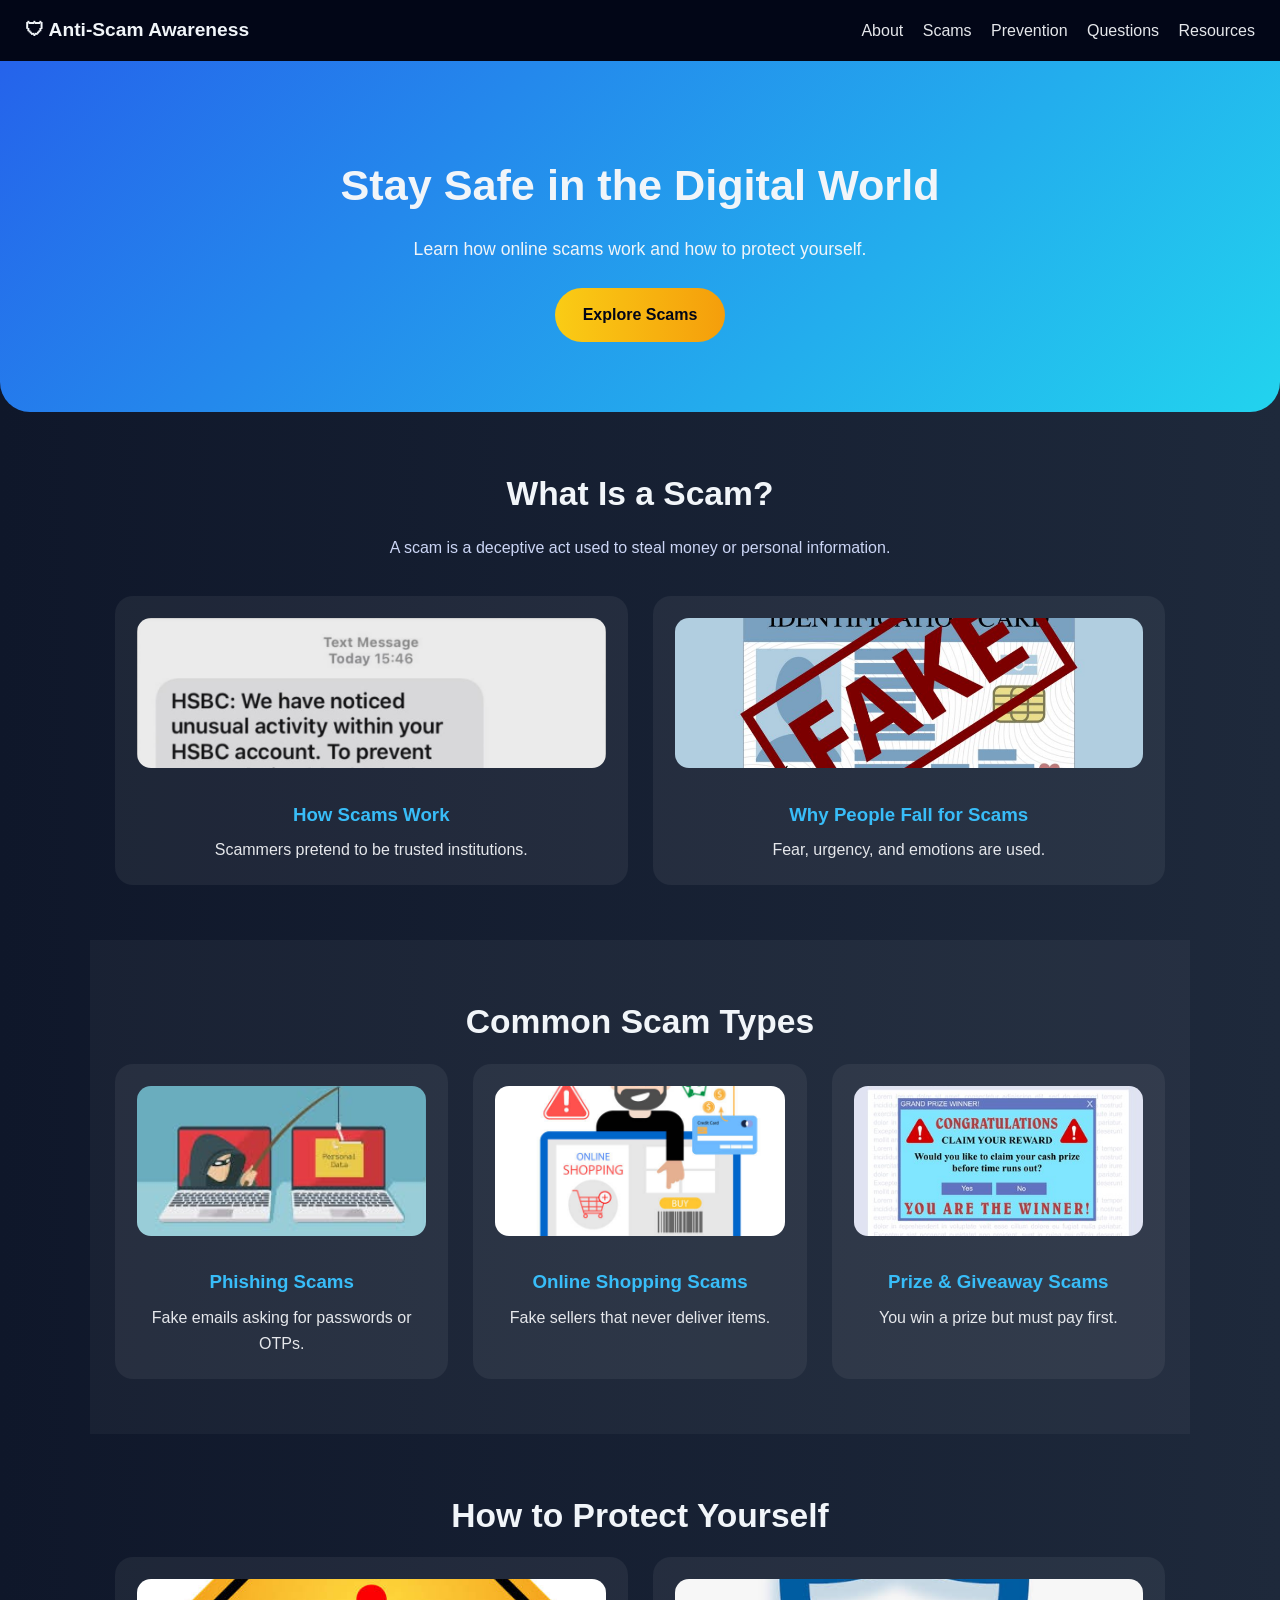
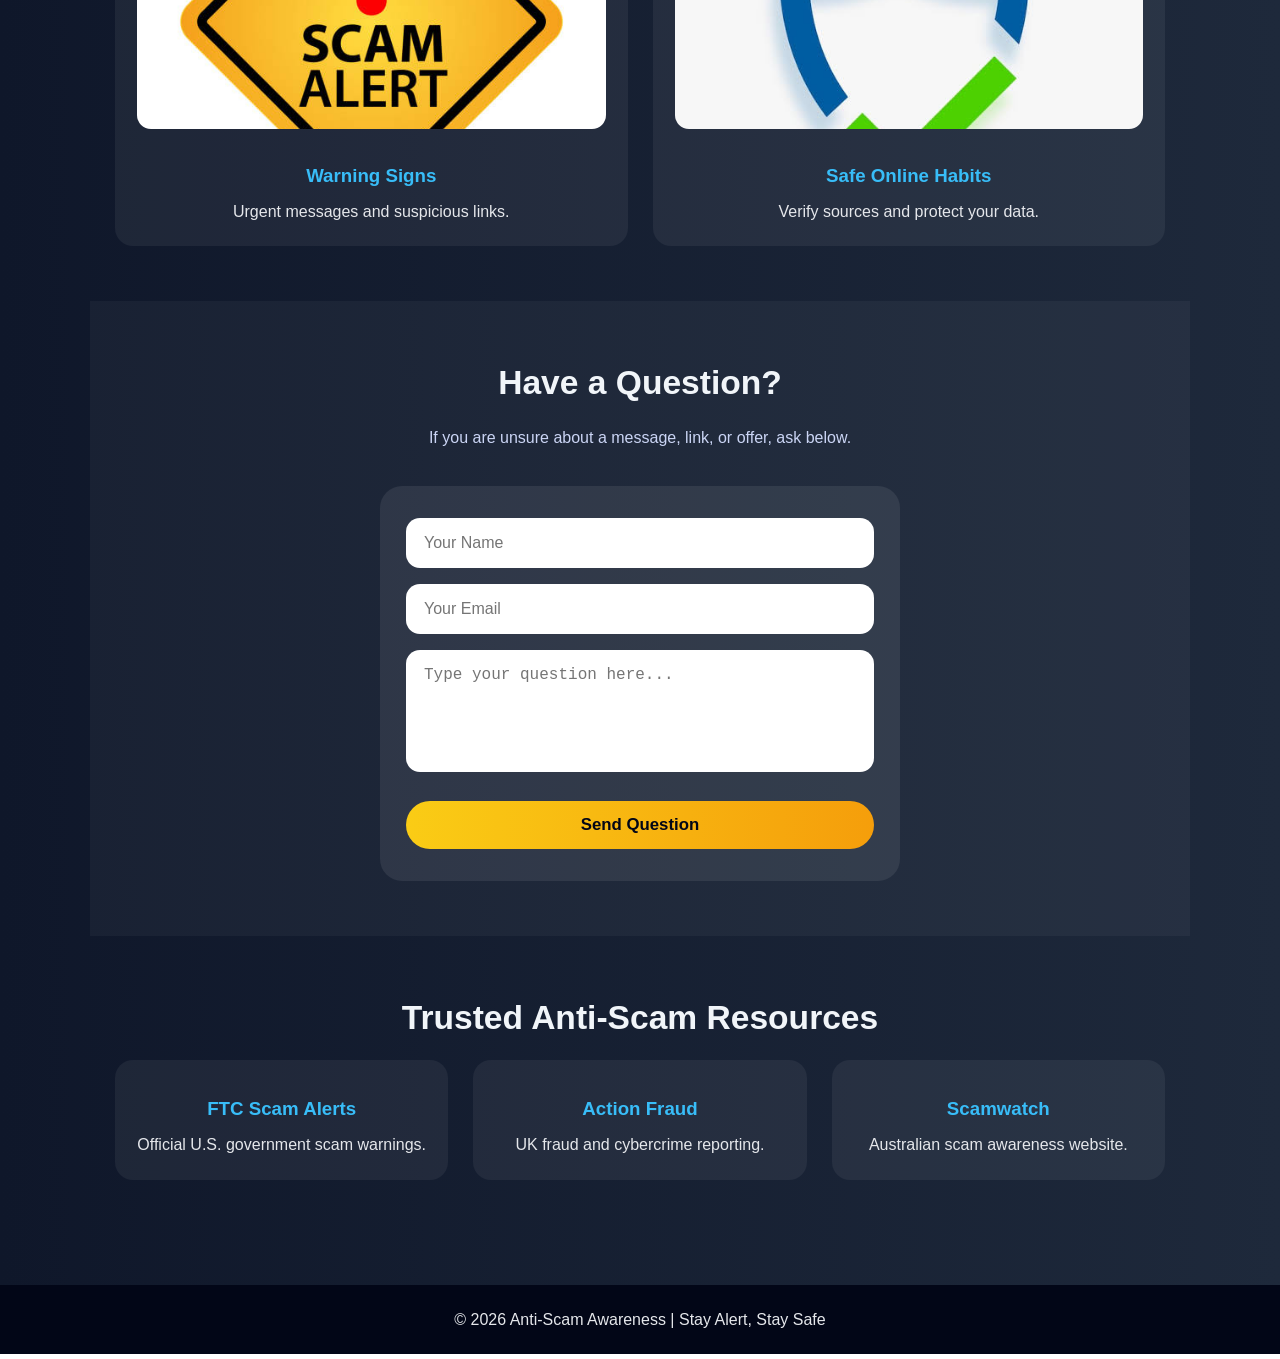
==== index.html @ 6881d9c2 "Update index.html" ====
<!DOCTYPE html>
<html lang="en">
<head>
    <meta charset="UTF-8">
    <meta name="viewport" content="width=device-width, initial-scale=1.0">
    <title>Anti Scam Awareness</title>
    <link rel="stylesheet" href="style.css">
</head>
<body>

<div id="progressBar"></div>

<header class="navbar">
    <div class="logo">🛡 Anti-Scam Awareness</div>
    <nav>
        <a href="#about">About</a>
        <a href="#types">Scams</a>
        <a href="#prevention">Prevention</a>
        <a href="#questions">Questions</a>
        <a href="#resources">Resources</a>
    </nav>
</header>

<section class="hero">
    <h1>Stay Safe in the Digital World</h1>
    <p>Learn how online scams work and how to protect yourself.</p>
    <a href="#types" class="btn">Explore Scams</a>
</section>

<section id="about" class="content-section">
    <h2>What Is a Scam?</h2>
    <p class="section-desc">
        A scam is a deceptive act used to steal money or personal information.
    </p>

    <div class="grid">
        <a href="https://en.wikipedia.org/wiki/Scam" target="_blank" class="card link-card">
            <img src="scamaw.png" class="card-img">
            <h3>How Scams Work</h3>
            <p>Scammers pretend to be trusted institutions.</p>
        </a>

        <a href="https://en.wikipedia.org/wiki/Social_engineering_(security)" target="_blank" class="card link-card">
            <img src="fakeid.jpeg" class="card-img">
            <h3>Why People Fall for Scams</h3>
            <p>Fear, urgency, and emotions are used.</p>
        </a>
    </div>
</section>

<section id="types" class="content-section alt">
    <h2>Common Scam Types</h2>

    <div class="grid">
        <a href="https://en.wikipedia.org/wiki/Phishing" target="_blank" class="card link-card">
            <img src="fish.png" class="card-img">
            <h3>Phishing Scams</h3>
            <p>Fake emails asking for passwords or OTPs.</p>
        </a>

        <a href="https://en.wikipedia.org/wiki/Online_shopping#Fraud" target="_blank" class="card link-card">
            <img src="shop.jpeg" class="card-img">
            <h3>Online Shopping Scams</h3>
            <p>Fake sellers that never deliver items.</p>
        </a>

        <a href="https://en.wikipedia.org/wiki/Lottery_scam" target="_blank" class="card link-card">
            <img src="give.jpeg" class="card-img">
            <h3>Prize & Giveaway Scams</h3>
            <p>You win a prize but must pay first.</p>
        </a>
    </div>
</section>

<section id="prevention" class="content-section">
    <h2>How to Protect Yourself</h2>

    <div class="grid">
        <a href="https://www.consumer.ftc.gov/articles/how-recognize-and-avoid-phishing-scams" target="_blank" class="card link-card">
            <img src="bew.jpg" class="card-img">
            <h3>Warning Signs</h3>
            <p>Urgent messages and suspicious links.</p>
        </a>

        <a href="https://en.wikipedia.org/wiki/Internet_safety" target="_blank" class="card link-card">
            <img src="sa.jpeg" class="card-img">
            <h3>Safe Online Habits</h3>
            <p>Verify sources and protect your data.</p>
        </a>
    </div>
</section>

<section id="questions" class="content-section alt">
    <h2>Have a Question?</h2>
    <p class="section-desc">
        If you are unsure about a message, link, or offer, ask below.
    </p>

    <form class="card question-card" action="https://formspree.io/f/mnjjqywz" method="POST">
        <input type="text" name="name" placeholder="Your Name" required>
        <input type="email" name="email" placeholder="Your Email" required>
        <textarea name="message" rows="5" placeholder="Type your question here..." required></textarea>
        <button type="submit" class="btn">Send Question</button>
    </form>
</section>

<section id="resources" class="content-section">
    <h2>Trusted Anti-Scam Resources</h2>

    <div class="grid">
        <a href="https://www.consumer.ftc.gov/scams" target="_blank" class="card link-card">
            <h3>FTC Scam Alerts</h3>
            <p>Official U.S. government scam warnings.</p>
        </a>

        <a href="https://www.actionfraud.police.uk" target="_blank" class="card link-card">
            <h3>Action Fraud</h3>
            <p>UK fraud and cybercrime reporting.</p>
        </a>

        <a href="https://www.scamwatch.gov.au" target="_blank" class="card link-card">
            <h3>Scamwatch</h3>
            <p>Australian scam awareness website.</p>
        </a>
    </div>
</section>

<footer>
    <p>© 2026 Anti-Scam Awareness | Stay Alert, Stay Safe</p>
</footer>

<script src="script.js"></script>
</body>
</html>
---- style.css ----
* {
    box-sizing: border-box;
    margin: 0;
    padding: 0;
}

body {
    font-family: 'Segoe UI', Tahoma, Geneva, Verdana, sans-serif;
    background: linear-gradient(to right, #0f172a, #1e293b);
    color: #f1f5f9;
    line-height: 1.6;
}

#progressBar {
    position: fixed;
    top: 0;
    left: 0;
    height: 4px;
    background: #38bdf8;
    width: 0%;
    z-index: 2000;
}

.navbar {
    background: #020617;
    display: flex;
    justify-content: space-between;
    align-items: center;
    padding: 15px 25px;
    position: sticky;
    top: 0;
    z-index: 1000;
}

.logo {
    font-size: 1.2rem;
    font-weight: bold;
}

.navbar a {
    color: #e5e7eb;
    text-decoration: none;
    margin-left: 15px;
    font-weight: 500;
}

.navbar a:hover {
    color: #38bdf8;
}

.hero {
    background: linear-gradient(135deg, #2563eb, #22d3ee);
    text-align: center;
    padding: 90px 20px 70px;
    border-radius: 0 0 30px 30px;
}

.hero h1 {
    font-size: 2.7rem;
    margin-bottom: 15px;
}

.hero p {
    max-width: 650px;
    margin: 0 auto 25px;
    font-size: 1.1rem;
}

.btn {
    display: inline-block;
    padding: 14px 28px;
    border-radius: 50px;
    background: linear-gradient(90deg, #facc15, #f59e0b);
    color: #020617;
    font-weight: bold;
    text-decoration: none;
    border: none;
    cursor: pointer;
    transition: transform 0.3s ease;
}

.btn:hover {
    transform: scale(1.06);
}

.content-section {
    max-width: 1100px;
    margin: auto;
    padding: 55px 25px;
}

.content-section.alt {
    background: rgba(255,255,255,0.04);
}

.content-section h2 {
    text-align: center;
    font-size: 2.1rem;
    margin-bottom: 15px;
}

.section-desc {
    text-align: center;
    max-width: 700px;
    margin: 0 auto 35px;
    color: #cbd5f5;
}

.grid {
    display: grid;
    grid-template-columns: repeat(auto-fit, minmax(250px, 1fr));
    gap: 25px;
}

.card {
    background: rgba(255,255,255,0.06);
    border-radius: 18px;
    padding: 22px;
    text-align: center;
    transition: all 0.3s ease;
}

.card:hover {
    transform: translateY(-8px);
    box-shadow: 0 18px 40px rgba(0,0,0,0.4);
}

.card h3 {
    margin: 12px 0 8px;
    color: #38bdf8;
}

.card p,
.card ul {
    color: #e5e7eb;
}

.card ul {
    padding-left: 18px;
    text-align: left;
}

.card-img {
    width: 100%;
    height: 150px;
    object-fit: cover;
    border-radius: 14px;
    margin-bottom: 12px;
    transition: transform 0.3s ease;
}

.card:hover .card-img {
    transform: scale(1.05);
}

.link-card {
    text-decoration: none;
    color: inherit;
}

.question-card {
    max-width: 520px;
    margin: 0 auto;
    padding: 32px 26px;
    border-radius: 22px;
    background: rgba(255,255,255,0.08);
    transition: all 0.3s ease;
}

.question-card:hover {
    transform: translateY(-6px);
    box-shadow: 0 22px 45px rgba(56,189,248,0.3);
}

.question-card input,
.question-card textarea {
    width: 100%;
    padding: 14px 16px;
    margin-bottom: 16px;
    border-radius: 14px;
    border: 2px solid transparent;
    font-size: 1rem;
    outline: none;
    transition: all 0.3s ease;
}

.question-card input:focus,
.question-card textarea:focus {
    border-color: #38bdf8;
    box-shadow: 0 0 0 4px rgba(56,189,248,0.35);
}

.question-card textarea {
    resize: none;
}

.question-card .btn {
    width: 100%;
    margin-top: 6px;
    font-size: 1.05rem;
}

footer {
    background: #020617;
    text-align: center;
    padding: 22px;
    margin-top: 50px;
    color: #e5e7eb;
}

@media (max-width: 768px) {
    .hero h1 {
        font-size: 2.2rem;
    }

    .card-img {
        height: 140px;
    }
}

@media (max-width: 480px) {
    .navbar {
        flex-direction: column;
        align-items: flex-start;
    }

    .navbar a {
        margin: 10px 0 0;
    }

    .hero h1 {
        font-size: 2rem;
    }

    .content-section {
        padding: 45px 18px;
    }

    .card-img {
        height: 130px;
    }
}
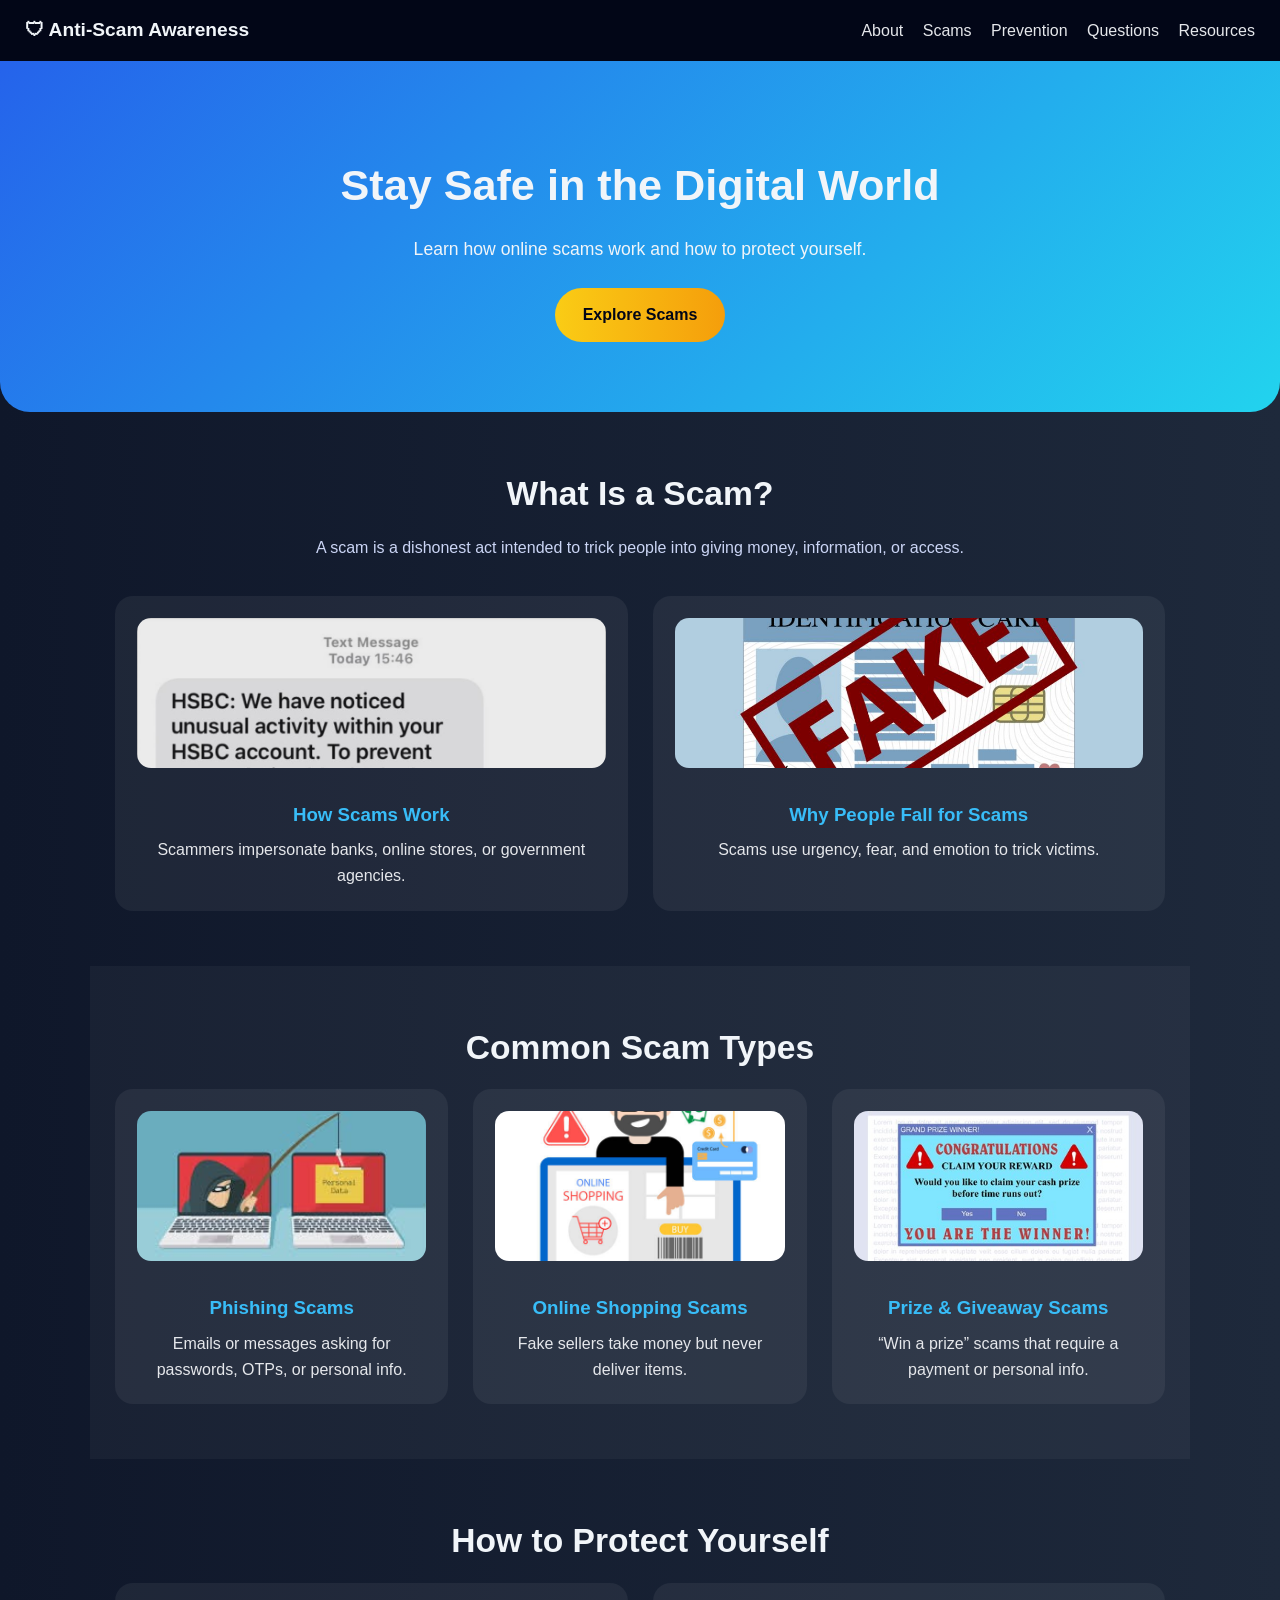
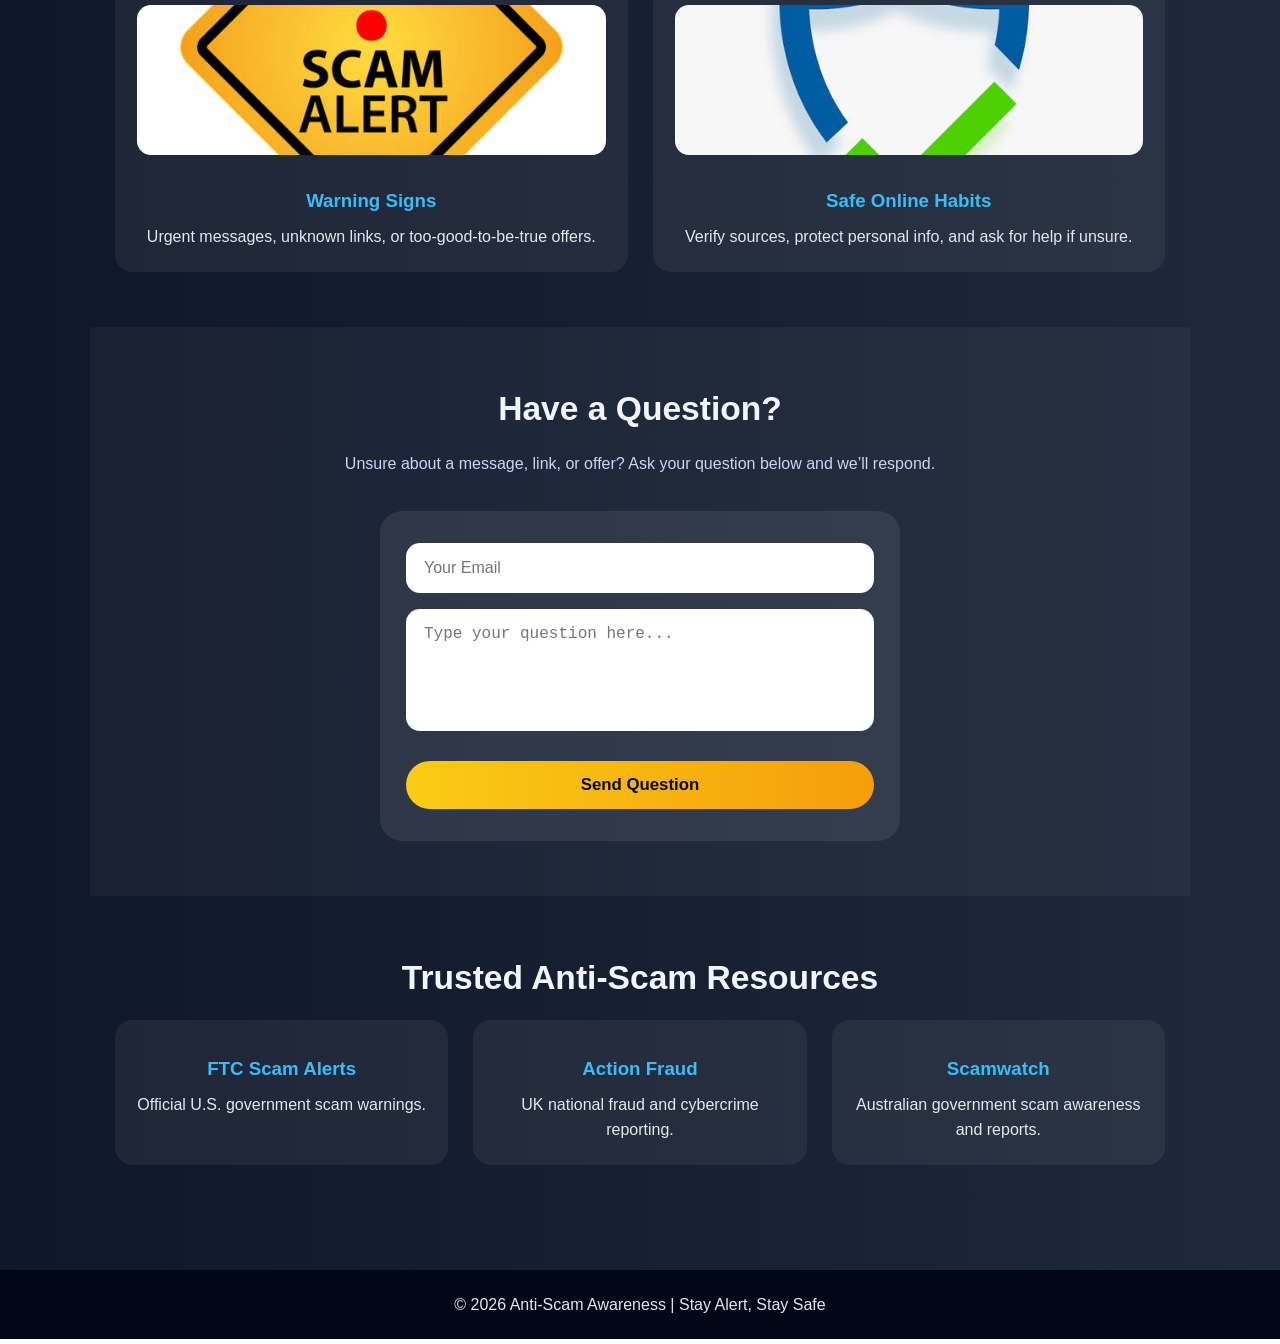
==== commit 1c63ecbe: "Update index.html" ====
--- a/index.html
+++ b/index.html
@@ -30,20 +30,20 @@
 <section id="about" class="content-section">
     <h2>What Is a Scam?</h2>
     <p class="section-desc">
-        A scam is a deceptive act used to steal money or personal information.
+        A scam is a dishonest act intended to trick people into giving money, information, or access.
     </p>
 
     <div class="grid">
-        <a href="https://en.wikipedia.org/wiki/Scam" target="_blank" class="card link-card">
+        <a href="https://www.consumer.ftc.gov/articles/how-avoid-scams" target="_blank" class="card link-card">
             <img src="scamaw.png" class="card-img">
             <h3>How Scams Work</h3>
-            <p>Scammers pretend to be trusted institutions.</p>
+            <p>Scammers impersonate banks, online stores, or government agencies.</p>
         </a>
 
-        <a href="https://en.wikipedia.org/wiki/Social_engineering_(security)" target="_blank" class="card link-card">
+        <a href="https://www.fbi.gov/how-we-can-help-you/scams-and-safety/common-scams-and-crimes" target="_blank" class="card link-card">
             <img src="fakeid.jpeg" class="card-img">
             <h3>Why People Fall for Scams</h3>
-            <p>Fear, urgency, and emotions are used.</p>
+            <p>Scams use urgency, fear, and emotion to trick victims.</p>
         </a>
     </div>
 </section>
@@ -52,22 +52,22 @@
     <h2>Common Scam Types</h2>
 
     <div class="grid">
-        <a href="https://en.wikipedia.org/wiki/Phishing" target="_blank" class="card link-card">
+        <a href="https://www.consumer.ftc.gov/articles/how-recognize-and-avoid-phishing-scams" target="_blank" class="card link-card">
             <img src="fish.png" class="card-img">
             <h3>Phishing Scams</h3>
-            <p>Fake emails asking for passwords or OTPs.</p>
+            <p>Emails or messages asking for passwords, OTPs, or personal info.</p>
         </a>
 
-        <a href="https://en.wikipedia.org/wiki/Online_shopping#Fraud" target="_blank" class="card link-card">
+        <a href="https://www.consumer.ftc.gov/articles/online-shopping-scams" target="_blank" class="card link-card">
             <img src="shop.jpeg" class="card-img">
             <h3>Online Shopping Scams</h3>
-            <p>Fake sellers that never deliver items.</p>
+            <p>Fake sellers take money but never deliver items.</p>
         </a>
 
-        <a href="https://en.wikipedia.org/wiki/Lottery_scam" target="_blank" class="card link-card">
+        <a href="https://www.consumer.ftc.gov/articles/prize-lottery-sweepstakes-scams" target="_blank" class="card link-card">
             <img src="give.jpeg" class="card-img">
             <h3>Prize & Giveaway Scams</h3>
-            <p>You win a prize but must pay first.</p>
+            <p>“Win a prize” scams that require a payment or personal info.</p>
         </a>
     </div>
 </section>
@@ -79,13 +79,13 @@
         <a href="https://www.consumer.ftc.gov/articles/how-recognize-and-avoid-phishing-scams" target="_blank" class="card link-card">
             <img src="bew.jpg" class="card-img">
             <h3>Warning Signs</h3>
-            <p>Urgent messages and suspicious links.</p>
+            <p>Urgent messages, unknown links, or too-good-to-be-true offers.</p>
         </a>
 
-        <a href="https://en.wikipedia.org/wiki/Internet_safety" target="_blank" class="card link-card">
+        <a href="https://www.ncsc.gov.uk/collection/top-tips-for-staying-secure-online" target="_blank" class="card link-card">
             <img src="sa.jpeg" class="card-img">
             <h3>Safe Online Habits</h3>
-            <p>Verify sources and protect your data.</p>
+            <p>Verify sources, protect personal info, and ask for help if unsure.</p>
         </a>
     </div>
 </section>
@@ -93,11 +93,10 @@
 <section id="questions" class="content-section alt">
     <h2>Have a Question?</h2>
     <p class="section-desc">
-        If you are unsure about a message, link, or offer, ask below.
+        Unsure about a message, link, or offer? Ask your question below and we’ll respond.
     </p>
 
     <form class="card question-card" action="https://formspree.io/f/mnjjqywz" method="POST">
-        <input type="text" name="name" placeholder="Your Name" required>
         <input type="email" name="email" placeholder="Your Email" required>
         <textarea name="message" rows="5" placeholder="Type your question here..." required></textarea>
         <button type="submit" class="btn">Send Question</button>
@@ -115,12 +114,12 @@
 
         <a href="https://www.actionfraud.police.uk" target="_blank" class="card link-card">
             <h3>Action Fraud</h3>
-            <p>UK fraud and cybercrime reporting.</p>
+            <p>UK national fraud and cybercrime reporting.</p>
         </a>
 
         <a href="https://www.scamwatch.gov.au" target="_blank" class="card link-card">
             <h3>Scamwatch</h3>
-            <p>Australian scam awareness website.</p>
+            <p>Australian government scam awareness and reports.</p>
         </a>
     </div>
 </section>
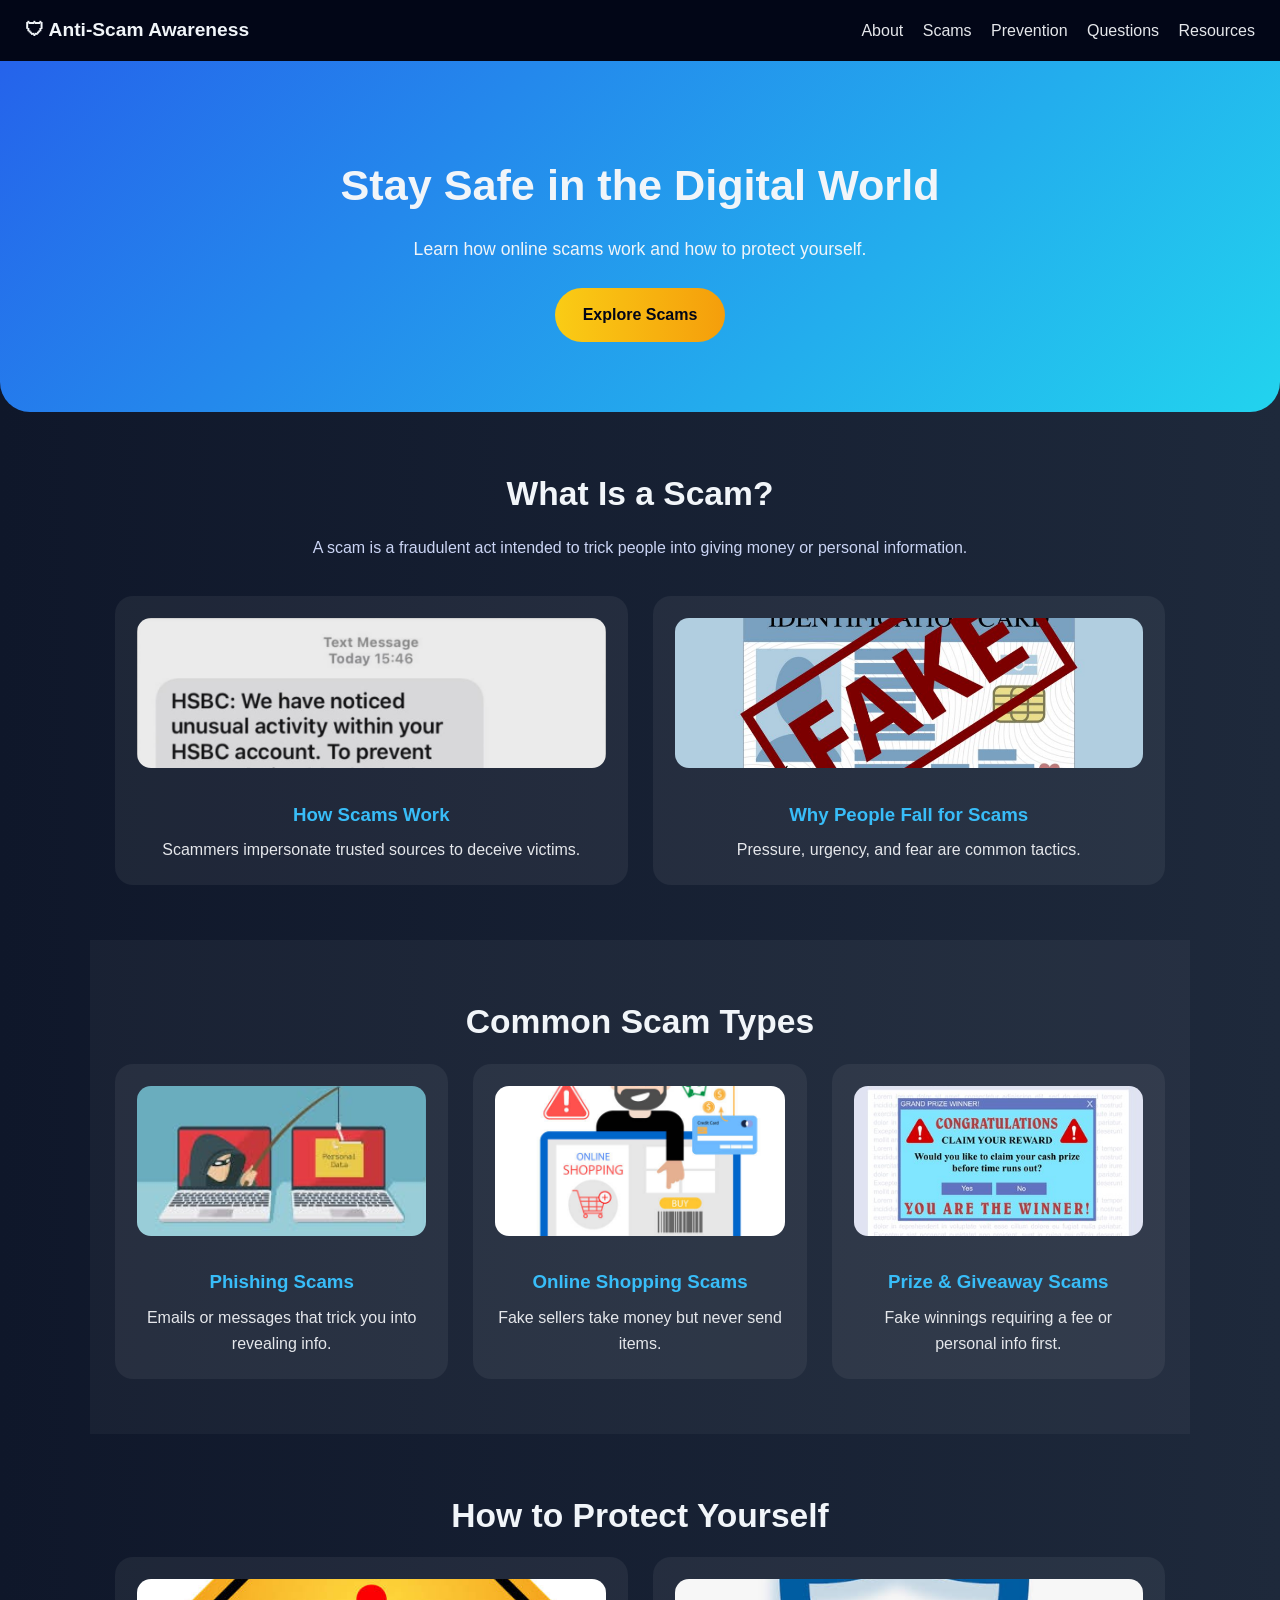
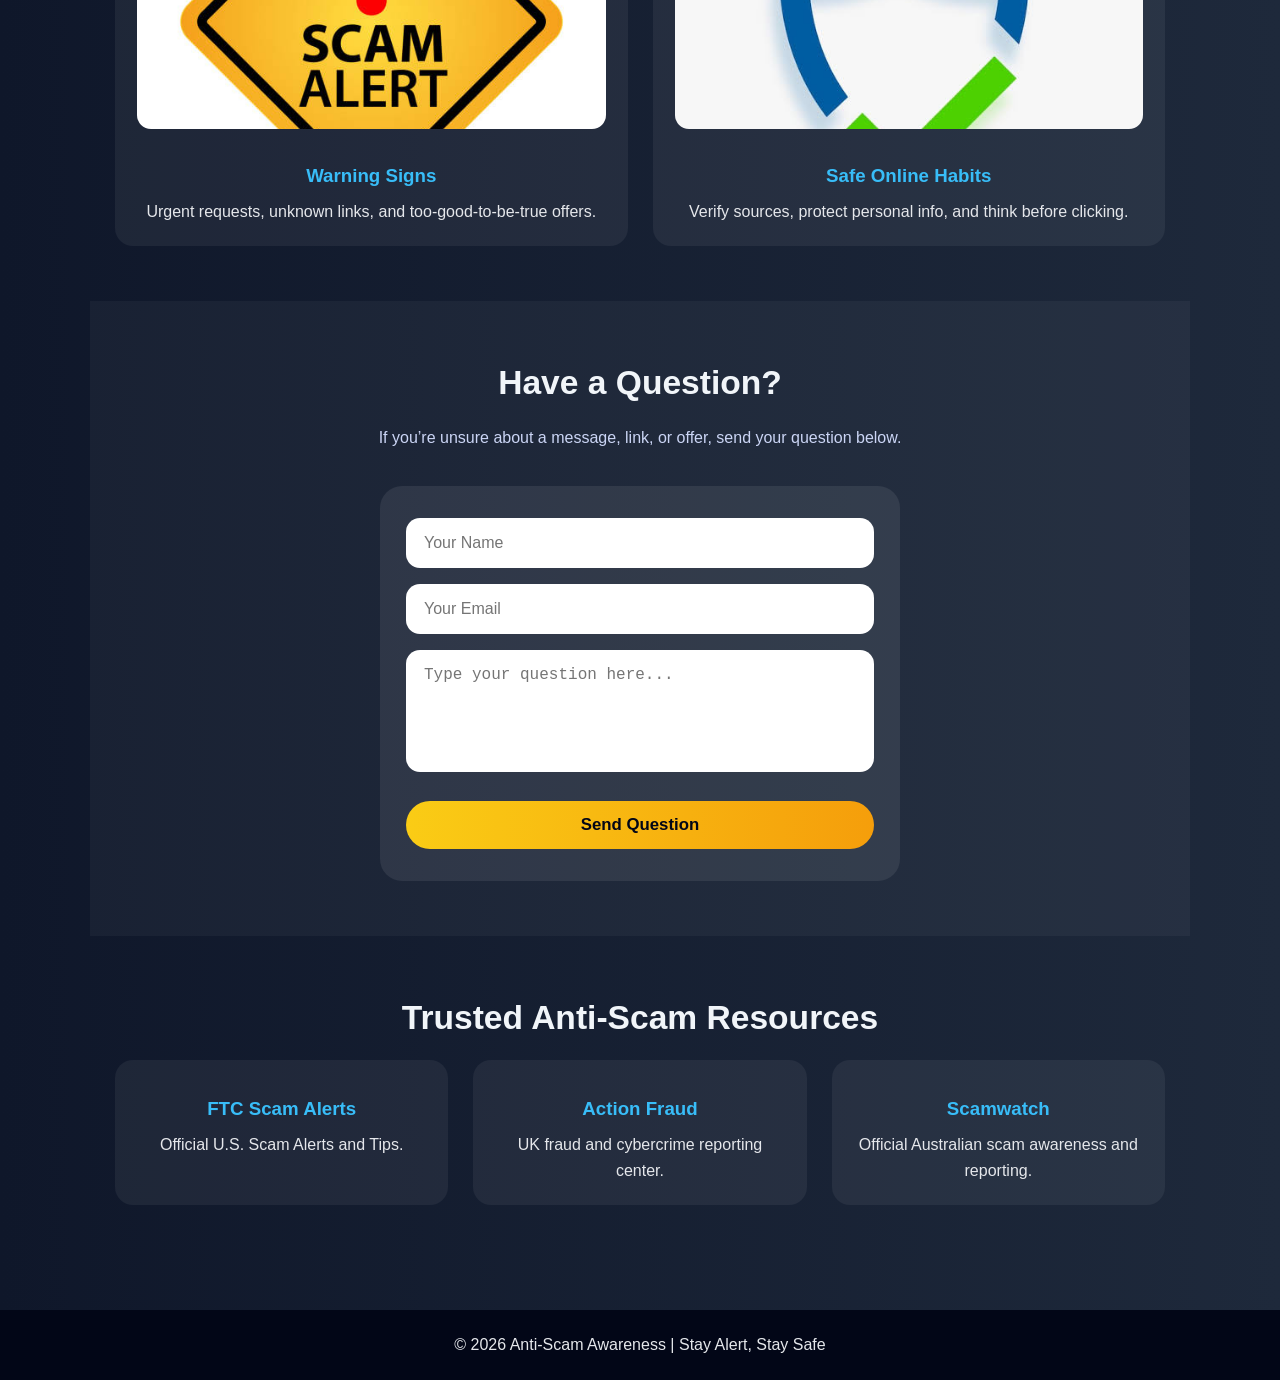
==== commit 7757892a: "Update index.html" ====
--- a/index.html
+++ b/index.html
@@ -30,20 +30,21 @@
 <section id="about" class="content-section">
     <h2>What Is a Scam?</h2>
     <p class="section-desc">
-        A scam is a dishonest act intended to trick people into giving money, information, or access.
+        A scam is a fraudulent act intended to trick people into giving money
+        or personal information.
     </p>
 
     <div class="grid">
-        <a href="https://www.consumer.ftc.gov/articles/how-avoid-scams" target="_blank" class="card link-card">
+        <a href="https://www.consumer.ftc.gov/articles/what-are-scams" target="_blank" class="card link-card">
             <img src="scamaw.png" class="card-img">
             <h3>How Scams Work</h3>
-            <p>Scammers impersonate banks, online stores, or government agencies.</p>
+            <p>Scammers impersonate trusted sources to deceive victims.</p>
         </a>
 
-        <a href="https://www.fbi.gov/how-we-can-help-you/scams-and-safety/common-scams-and-crimes" target="_blank" class="card link-card">
+        <a href="https://www.fbi.gov/how-we-can-help-you/safety-resources/scams-and-safety" target="_blank" class="card link-card">
             <img src="fakeid.jpeg" class="card-img">
             <h3>Why People Fall for Scams</h3>
-            <p>Scams use urgency, fear, and emotion to trick victims.</p>
+            <p>Pressure, urgency, and fear are common tactics.</p>
         </a>
     </div>
 </section>
@@ -52,22 +53,22 @@
     <h2>Common Scam Types</h2>
 
     <div class="grid">
-        <a href="https://www.consumer.ftc.gov/articles/how-recognize-and-avoid-phishing-scams" target="_blank" class="card link-card">
+        <a href="https://consumer.ftc.gov/articles/how-recognize-and-avoid-phishing-scams" target="_blank" class="card link-card">
             <img src="fish.png" class="card-img">
             <h3>Phishing Scams</h3>
-            <p>Emails or messages asking for passwords, OTPs, or personal info.</p>
+            <p>Emails or messages that trick you into revealing info.</p>
         </a>
 
-        <a href="https://www.consumer.ftc.gov/articles/online-shopping-scams" target="_blank" class="card link-card">
+        <a href="https://consumer.ftc.gov/articles/online-shopping-scams" target="_blank" class="card link-card">
             <img src="shop.jpeg" class="card-img">
             <h3>Online Shopping Scams</h3>
-            <p>Fake sellers take money but never deliver items.</p>
+            <p>Fake sellers take money but never send items.</p>
         </a>
 
-        <a href="https://www.consumer.ftc.gov/articles/prize-lottery-sweepstakes-scams" target="_blank" class="card link-card">
+        <a href="https://consumer.ftc.gov/articles/prize-lottery-sweepstakes-scams" target="_blank" class="card link-card">
             <img src="give.jpeg" class="card-img">
             <h3>Prize & Giveaway Scams</h3>
-            <p>“Win a prize” scams that require a payment or personal info.</p>
+            <p>Fake winnings requiring a fee or personal info first.</p>
         </a>
     </div>
 </section>
@@ -76,16 +77,16 @@
     <h2>How to Protect Yourself</h2>
 
     <div class="grid">
-        <a href="https://www.consumer.ftc.gov/articles/how-recognize-and-avoid-phishing-scams" target="_blank" class="card link-card">
+        <a href="https://consumer.ftc.gov/articles/how-recognize-and-avoid-phishing-scams" target="_blank" class="card link-card">
             <img src="bew.jpg" class="card-img">
             <h3>Warning Signs</h3>
-            <p>Urgent messages, unknown links, or too-good-to-be-true offers.</p>
+            <p>Urgent requests, unknown links, and too-good-to-be-true offers.</p>
         </a>
 
         <a href="https://www.ncsc.gov.uk/collection/top-tips-for-staying-secure-online" target="_blank" class="card link-card">
             <img src="sa.jpeg" class="card-img">
             <h3>Safe Online Habits</h3>
-            <p>Verify sources, protect personal info, and ask for help if unsure.</p>
+            <p>Verify sources, protect personal info, and think before clicking.</p>
         </a>
     </div>
 </section>
@@ -93,10 +94,11 @@
 <section id="questions" class="content-section alt">
     <h2>Have a Question?</h2>
     <p class="section-desc">
-        Unsure about a message, link, or offer? Ask your question below and we’ll respond.
+        If you’re unsure about a message, link, or offer, send your question below.
     </p>
 
     <form class="card question-card" action="https://formspree.io/f/mnjjqywz" method="POST">
+        <input type="text" name="name" placeholder="Your Name" required>
         <input type="email" name="email" placeholder="Your Email" required>
         <textarea name="message" rows="5" placeholder="Type your question here..." required></textarea>
         <button type="submit" class="btn">Send Question</button>
@@ -107,19 +109,19 @@
     <h2>Trusted Anti-Scam Resources</h2>
 
     <div class="grid">
-        <a href="https://www.consumer.ftc.gov/scams" target="_blank" class="card link-card">
+        <a href="https://consumer.ftc.gov/scams" target="_blank" class="card link-card">
             <h3>FTC Scam Alerts</h3>
-            <p>Official U.S. government scam warnings.</p>
+            <p>Official U.S. Scam Alerts and Tips.</p>
         </a>
 
-        <a href="https://www.actionfraud.police.uk" target="_blank" class="card link-card">
+        <a href="https://www.actionfraud.police.uk/" target="_blank" class="card link-card">
             <h3>Action Fraud</h3>
-            <p>UK national fraud and cybercrime reporting.</p>
+            <p>UK fraud and cybercrime reporting center.</p>
         </a>
 
         <a href="https://www.scamwatch.gov.au" target="_blank" class="card link-card">
             <h3>Scamwatch</h3>
-            <p>Australian government scam awareness and reports.</p>
+            <p>Official Australian scam awareness and reporting.</p>
         </a>
     </div>
 </section>
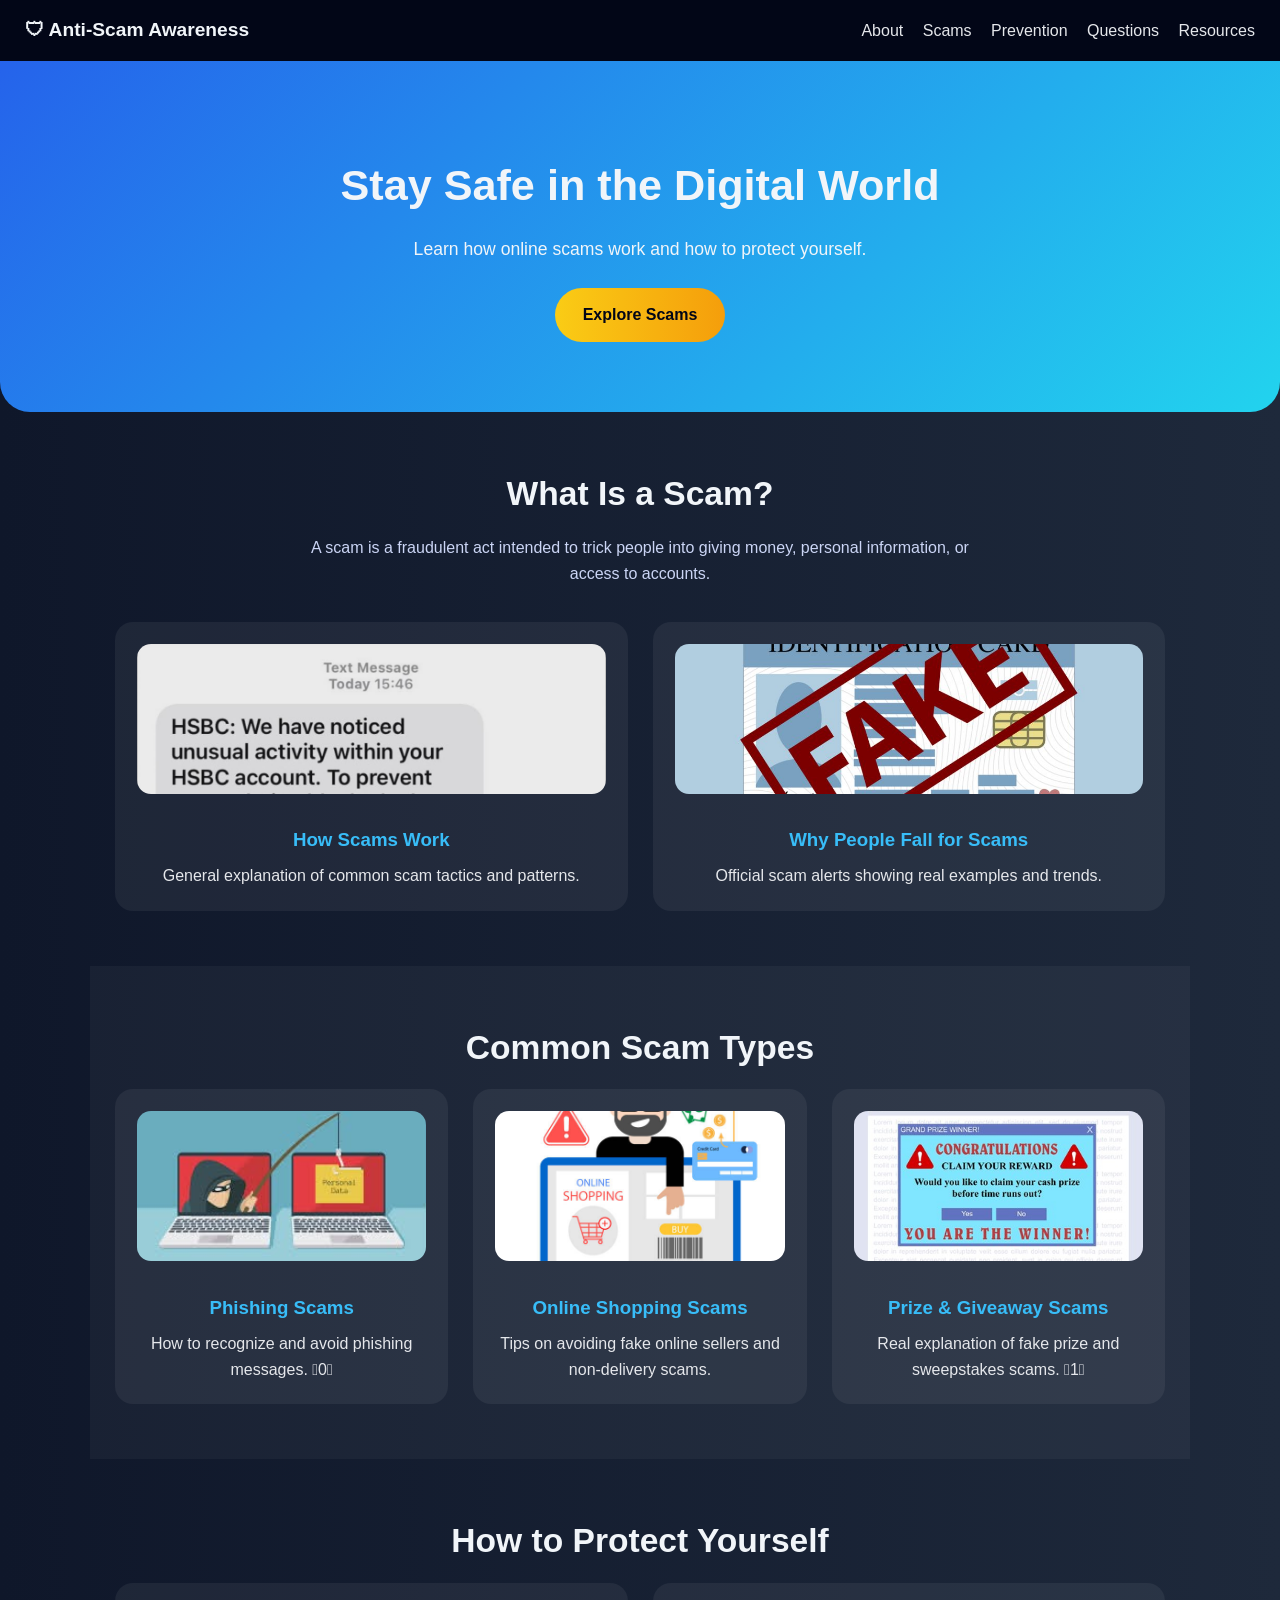
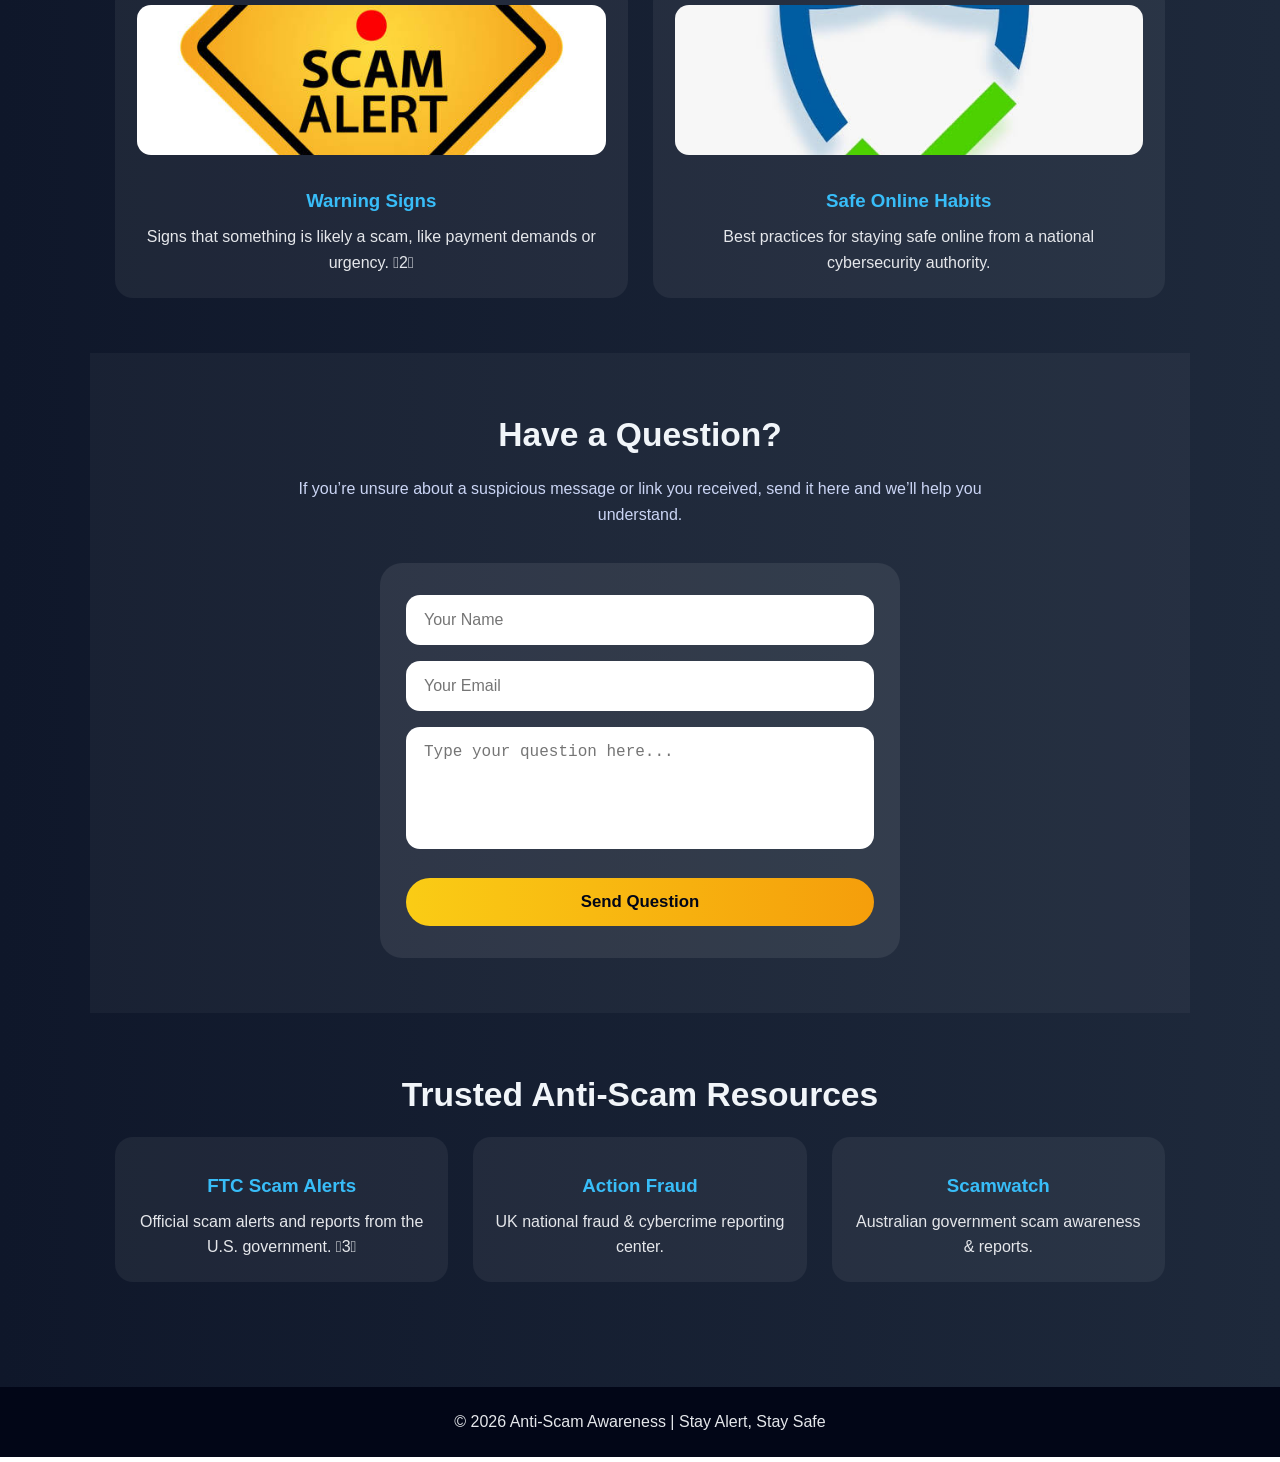
==== commit 6a7f620d: "Update index.html" ====
--- a/index.html
+++ b/index.html
@@ -30,21 +30,21 @@
 <section id="about" class="content-section">
     <h2>What Is a Scam?</h2>
     <p class="section-desc">
-        A scam is a fraudulent act intended to trick people into giving money
-        or personal information.
+        A scam is a fraudulent act intended to trick people into giving money,
+        personal information, or access to accounts.
     </p>
 
     <div class="grid">
-        <a href="https://www.consumer.ftc.gov/articles/what-are-scams" target="_blank" class="card link-card">
+        <a href="https://consumer.ftc.gov/scams" target="_blank" class="card link-card">
             <img src="scamaw.png" class="card-img">
             <h3>How Scams Work</h3>
-            <p>Scammers impersonate trusted sources to deceive victims.</p>
+            <p>General explanation of common scam tactics and patterns.</p>
         </a>
 
-        <a href="https://www.fbi.gov/how-we-can-help-you/safety-resources/scams-and-safety" target="_blank" class="card link-card">
+        <a href="https://consumer.ftc.gov/features/scam-alerts" target="_blank" class="card link-card">
             <img src="fakeid.jpeg" class="card-img">
             <h3>Why People Fall for Scams</h3>
-            <p>Pressure, urgency, and fear are common tactics.</p>
+            <p>Official scam alerts showing real examples and trends.</p>
         </a>
     </div>
 </section>
@@ -53,22 +53,22 @@
     <h2>Common Scam Types</h2>
 
     <div class="grid">
-        <a href="https://consumer.ftc.gov/articles/how-recognize-and-avoid-phishing-scams" target="_blank" class="card link-card">
+        <a href="https://consumer.ftc.gov/all-scams/phishing-scams" target="_blank" class="card link-card">
             <img src="fish.png" class="card-img">
             <h3>Phishing Scams</h3>
-            <p>Emails or messages that trick you into revealing info.</p>
+            <p>How to recognize and avoid phishing messages. 0</p>
         </a>
 
         <a href="https://consumer.ftc.gov/articles/online-shopping-scams" target="_blank" class="card link-card">
             <img src="shop.jpeg" class="card-img">
             <h3>Online Shopping Scams</h3>
-            <p>Fake sellers take money but never send items.</p>
+            <p>Tips on avoiding fake online sellers and non-delivery scams.</p>
         </a>
 
-        <a href="https://consumer.ftc.gov/articles/prize-lottery-sweepstakes-scams" target="_blank" class="card link-card">
+        <a href="https://consumer.ftc.gov/all-scams/prize-grant-scams" target="_blank" class="card link-card">
             <img src="give.jpeg" class="card-img">
             <h3>Prize & Giveaway Scams</h3>
-            <p>Fake winnings requiring a fee or personal info first.</p>
+            <p>Real explanation of fake prize and sweepstakes scams. 1</p>
         </a>
     </div>
 </section>
@@ -77,16 +77,16 @@
     <h2>How to Protect Yourself</h2>
 
     <div class="grid">
-        <a href="https://consumer.ftc.gov/articles/how-recognize-and-avoid-phishing-scams" target="_blank" class="card link-card">
+        <a href="https://consumer.ftc.gov/all-scams/prize-grant-scams" target="_blank" class="card link-card">
             <img src="bew.jpg" class="card-img">
             <h3>Warning Signs</h3>
-            <p>Urgent requests, unknown links, and too-good-to-be-true offers.</p>
+            <p>Signs that something is likely a scam, like payment demands or urgency. 2</p>
         </a>
 
         <a href="https://www.ncsc.gov.uk/collection/top-tips-for-staying-secure-online" target="_blank" class="card link-card">
             <img src="sa.jpeg" class="card-img">
             <h3>Safe Online Habits</h3>
-            <p>Verify sources, protect personal info, and think before clicking.</p>
+            <p>Best practices for staying safe online from a national cybersecurity authority.</p>
         </a>
     </div>
 </section>
@@ -94,7 +94,7 @@
 <section id="questions" class="content-section alt">
     <h2>Have a Question?</h2>
     <p class="section-desc">
-        If you’re unsure about a message, link, or offer, send your question below.
+        If you’re unsure about a suspicious message or link you received, send it here and we’ll help you understand.
     </p>
 
     <form class="card question-card" action="https://formspree.io/f/mnjjqywz" method="POST">
@@ -111,17 +111,17 @@
     <div class="grid">
         <a href="https://consumer.ftc.gov/scams" target="_blank" class="card link-card">
             <h3>FTC Scam Alerts</h3>
-            <p>Official U.S. Scam Alerts and Tips.</p>
+            <p>Official scam alerts and reports from the U.S. government. 3</p>
         </a>
 
         <a href="https://www.actionfraud.police.uk/" target="_blank" class="card link-card">
             <h3>Action Fraud</h3>
-            <p>UK fraud and cybercrime reporting center.</p>
+            <p>UK national fraud & cybercrime reporting center.</p>
         </a>
 
         <a href="https://www.scamwatch.gov.au" target="_blank" class="card link-card">
             <h3>Scamwatch</h3>
-            <p>Official Australian scam awareness and reporting.</p>
+            <p>Australian government scam awareness & reports.</p>
         </a>
     </div>
 </section>
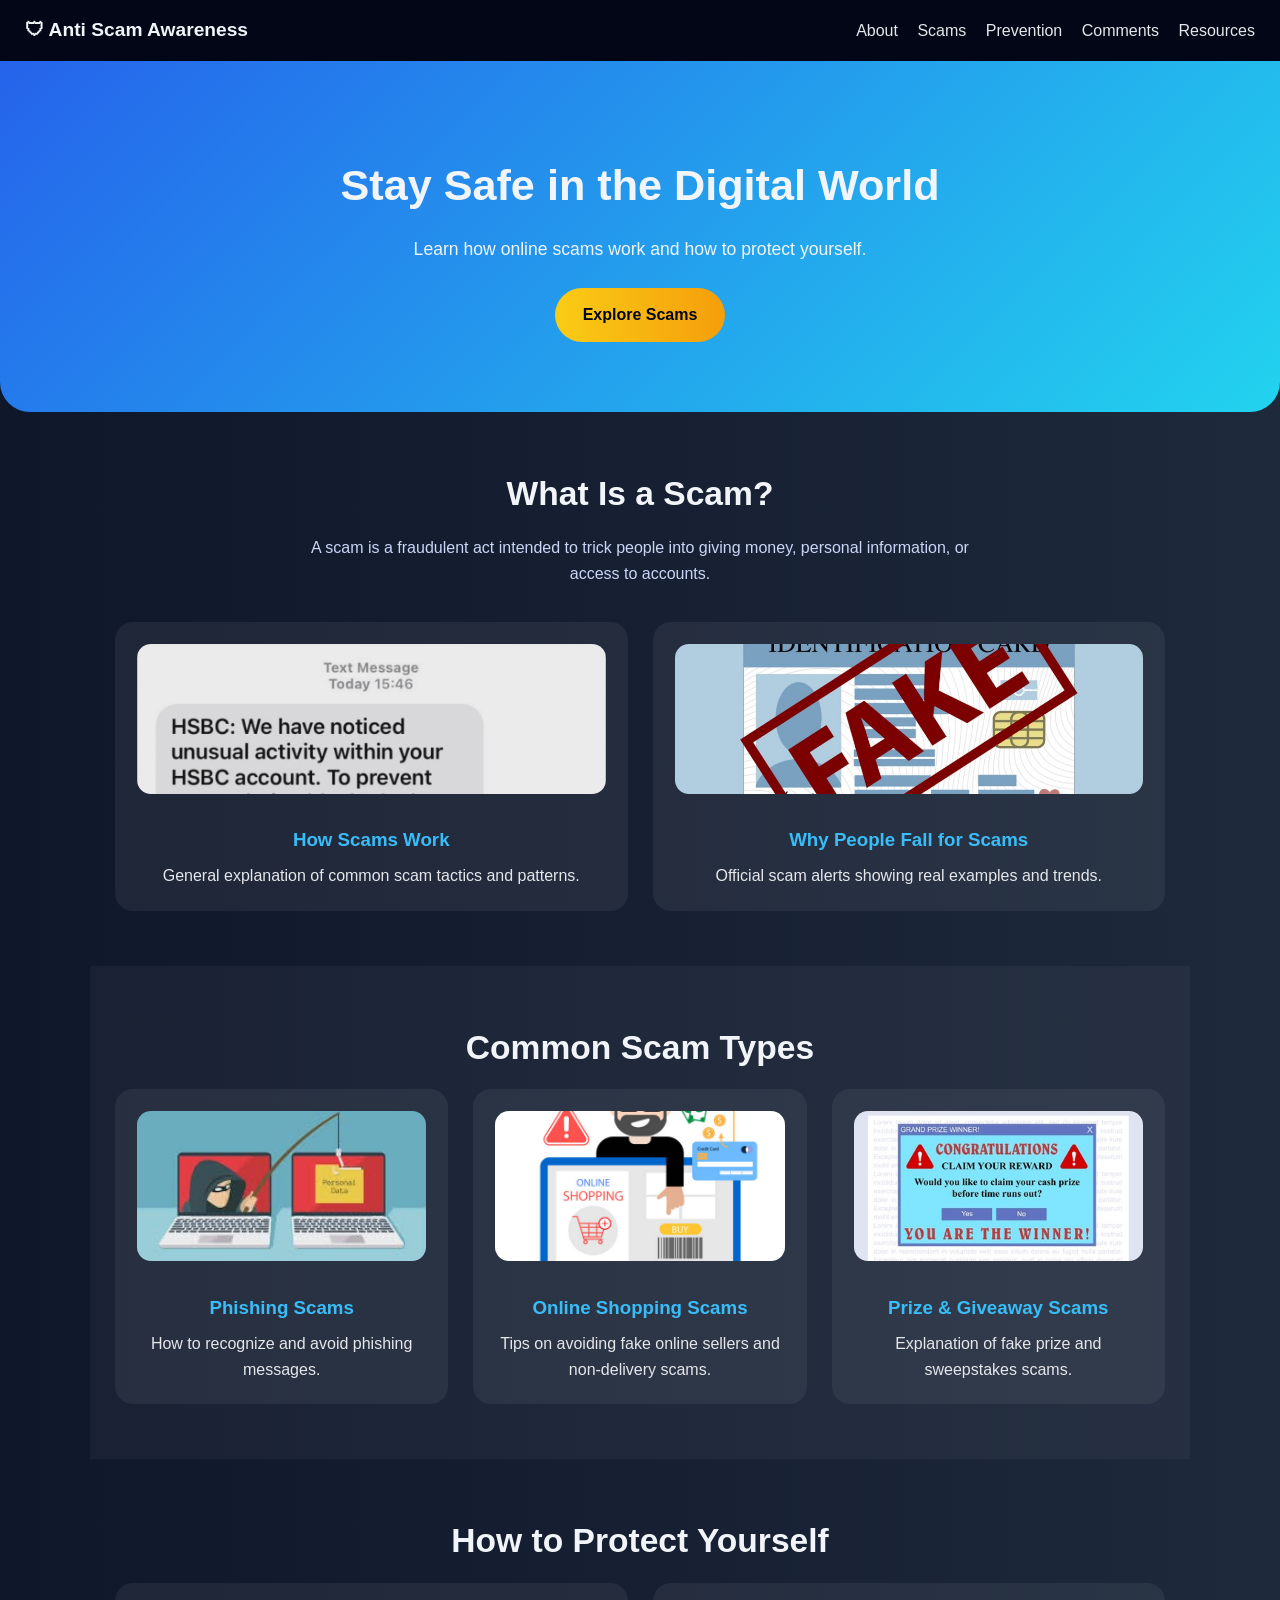
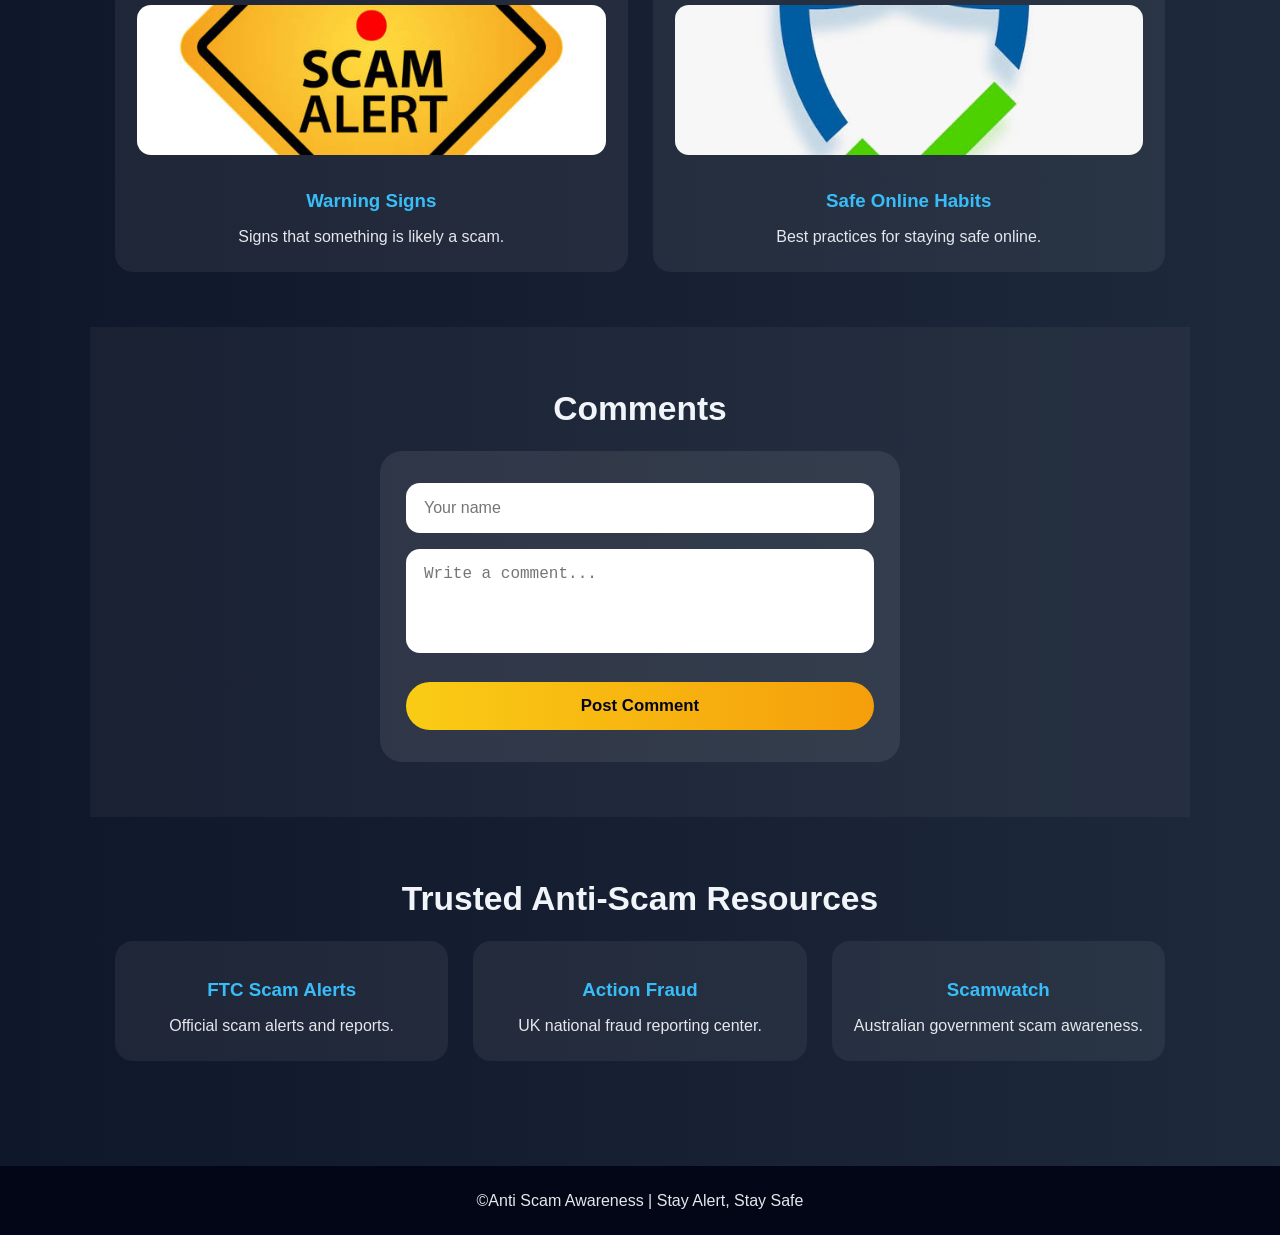
==== commit 52ccc6a8: "Update index.html" ====
--- a/index.html
+++ b/index.html
@@ -11,12 +11,12 @@
 <div id="progressBar"></div>
 
 <header class="navbar">
-    <div class="logo">🛡 Anti-Scam Awareness</div>
+    <div class="logo">🛡 Anti Scam Awareness</div>
     <nav>
         <a href="#about">About</a>
         <a href="#types">Scams</a>
         <a href="#prevention">Prevention</a>
-        <a href="#questions">Questions</a>
+        <a href="#comments">Comments</a>
         <a href="#resources">Resources</a>
     </nav>
 </header>
@@ -56,7 +56,7 @@
         <a href="https://consumer.ftc.gov/all-scams/phishing-scams" target="_blank" class="card link-card">
             <img src="fish.png" class="card-img">
             <h3>Phishing Scams</h3>
-            <p>How to recognize and avoid phishing messages. 0</p>
+            <p>How to recognize and avoid phishing messages.</p>
         </a>
 
         <a href="https://consumer.ftc.gov/articles/online-shopping-scams" target="_blank" class="card link-card">
@@ -68,7 +68,7 @@
         <a href="https://consumer.ftc.gov/all-scams/prize-grant-scams" target="_blank" class="card link-card">
             <img src="give.jpeg" class="card-img">
             <h3>Prize & Giveaway Scams</h3>
-            <p>Real explanation of fake prize and sweepstakes scams. 1</p>
+            <p>Explanation of fake prize and sweepstakes scams.</p>
         </a>
     </div>
 </section>
@@ -80,29 +80,27 @@
         <a href="https://consumer.ftc.gov/all-scams/prize-grant-scams" target="_blank" class="card link-card">
             <img src="bew.jpg" class="card-img">
             <h3>Warning Signs</h3>
-            <p>Signs that something is likely a scam, like payment demands or urgency. 2</p>
+            <p>Signs that something is likely a scam.</p>
         </a>
 
         <a href="https://www.ncsc.gov.uk/collection/top-tips-for-staying-secure-online" target="_blank" class="card link-card">
             <img src="sa.jpeg" class="card-img">
             <h3>Safe Online Habits</h3>
-            <p>Best practices for staying safe online from a national cybersecurity authority.</p>
+            <p>Best practices for staying safe online.</p>
         </a>
     </div>
 </section>
 
-<section id="questions" class="content-section alt">
-    <h2>Have a Question?</h2>
-    <p class="section-desc">
-        If you’re unsure about a suspicious message or link you received, send it here and we’ll help you understand.
-    </p>
+<section id="comments" class="content-section alt">
+    <h2>Comments</h2>
 
-    <form class="card question-card" action="https://formspree.io/f/mnjjqywz" method="POST">
-        <input type="text" name="name" placeholder="Your Name" required>
-        <input type="email" name="email" placeholder="Your Email" required>
-        <textarea name="message" rows="5" placeholder="Type your question here..." required></textarea>
-        <button type="submit" class="btn">Send Question</button>
+    <form id="commentForm" class="question-card">
+        <input name="name" placeholder="Your name" required>
+        <textarea name="comment" rows="4" placeholder="Write a comment..." required></textarea>
+        <button class="btn" type="submit">Post Comment</button>
     </form>
+
+    <div id="commentList"></div>
 </section>
 
 <section id="resources" class="content-section">
@@ -111,23 +109,23 @@
     <div class="grid">
         <a href="https://consumer.ftc.gov/scams" target="_blank" class="card link-card">
             <h3>FTC Scam Alerts</h3>
-            <p>Official scam alerts and reports from the U.S. government. 3</p>
+            <p>Official scam alerts and reports.</p>
         </a>
 
         <a href="https://www.actionfraud.police.uk/" target="_blank" class="card link-card">
             <h3>Action Fraud</h3>
-            <p>UK national fraud & cybercrime reporting center.</p>
+            <p>UK national fraud reporting center.</p>
         </a>
 
         <a href="https://www.scamwatch.gov.au" target="_blank" class="card link-card">
             <h3>Scamwatch</h3>
-            <p>Australian government scam awareness & reports.</p>
+            <p>Australian government scam awareness.</p>
         </a>
     </div>
 </section>
 
 <footer>
-    <p>© 2026 Anti-Scam Awareness | Stay Alert, Stay Safe</p>
+    <p>©Anti Scam Awareness | Stay Alert, Stay Safe</p>
 </footer>
 
 <script src="script.js"></script>
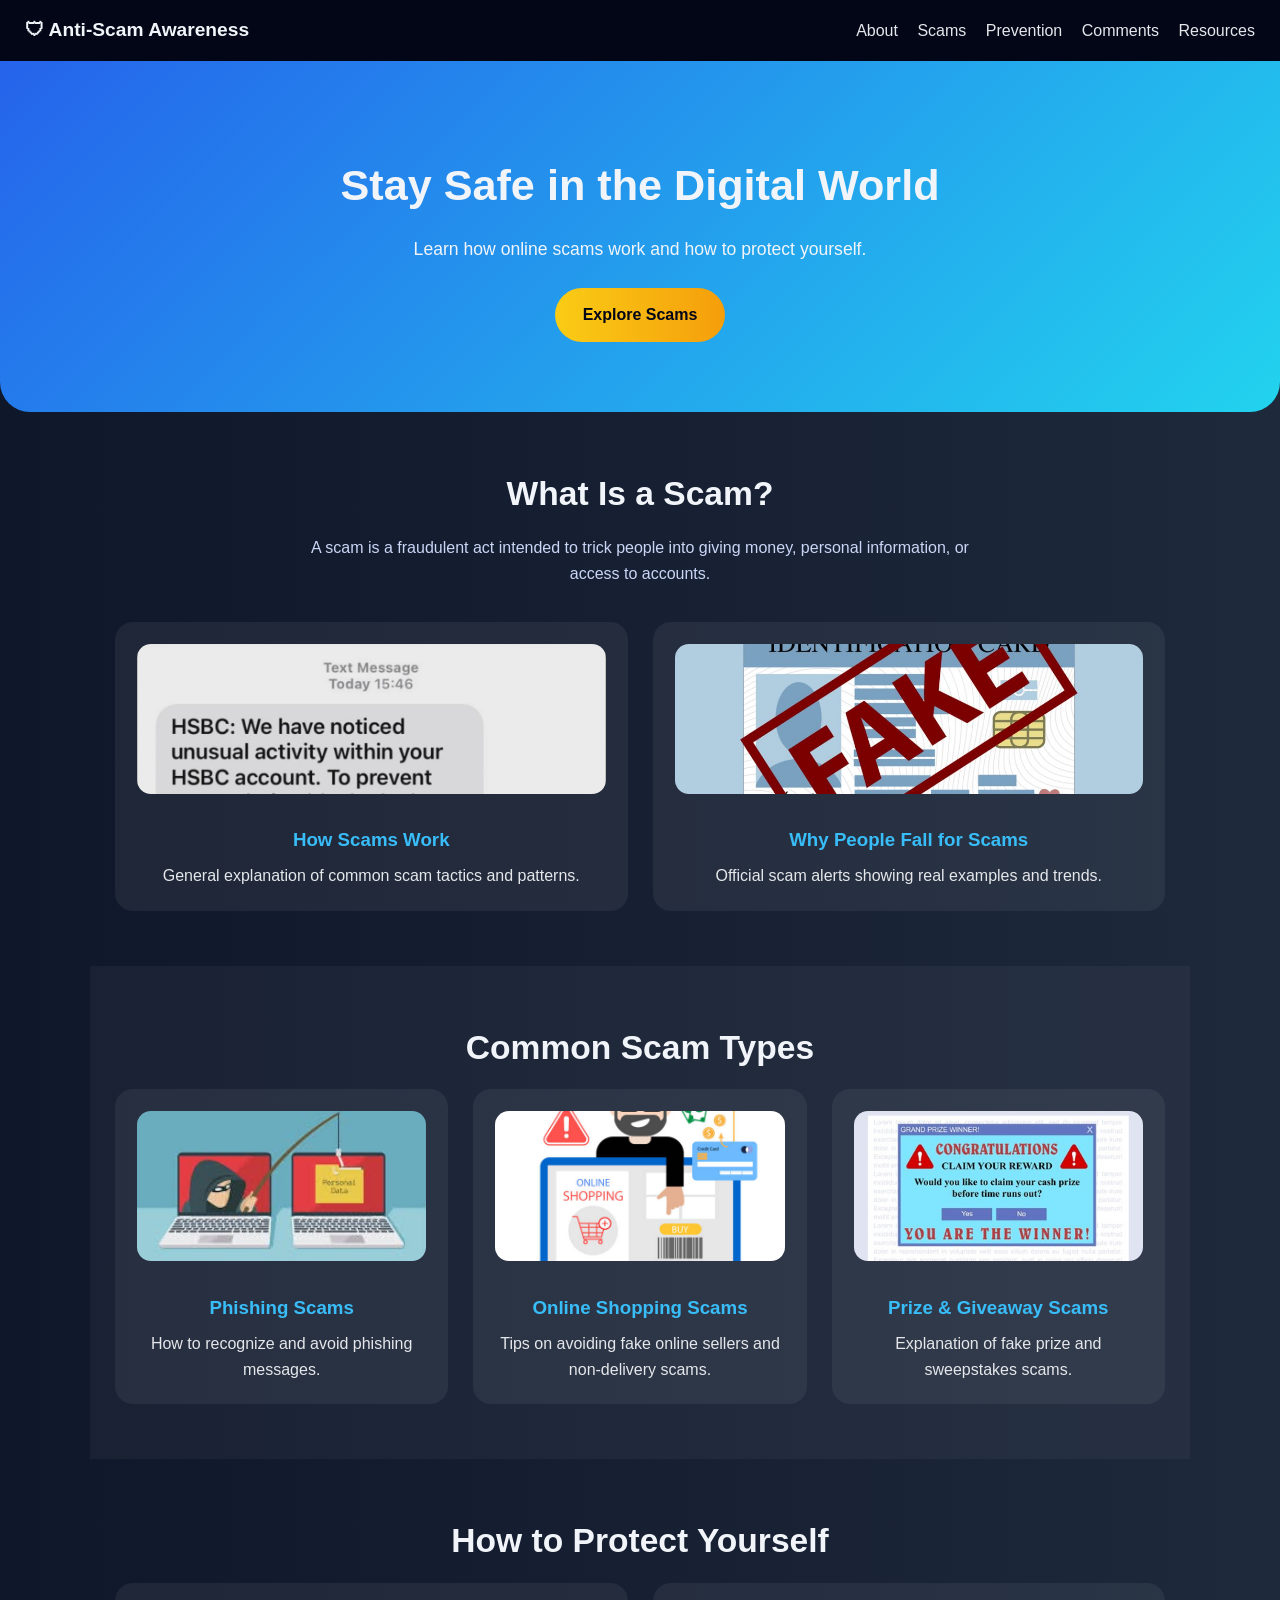
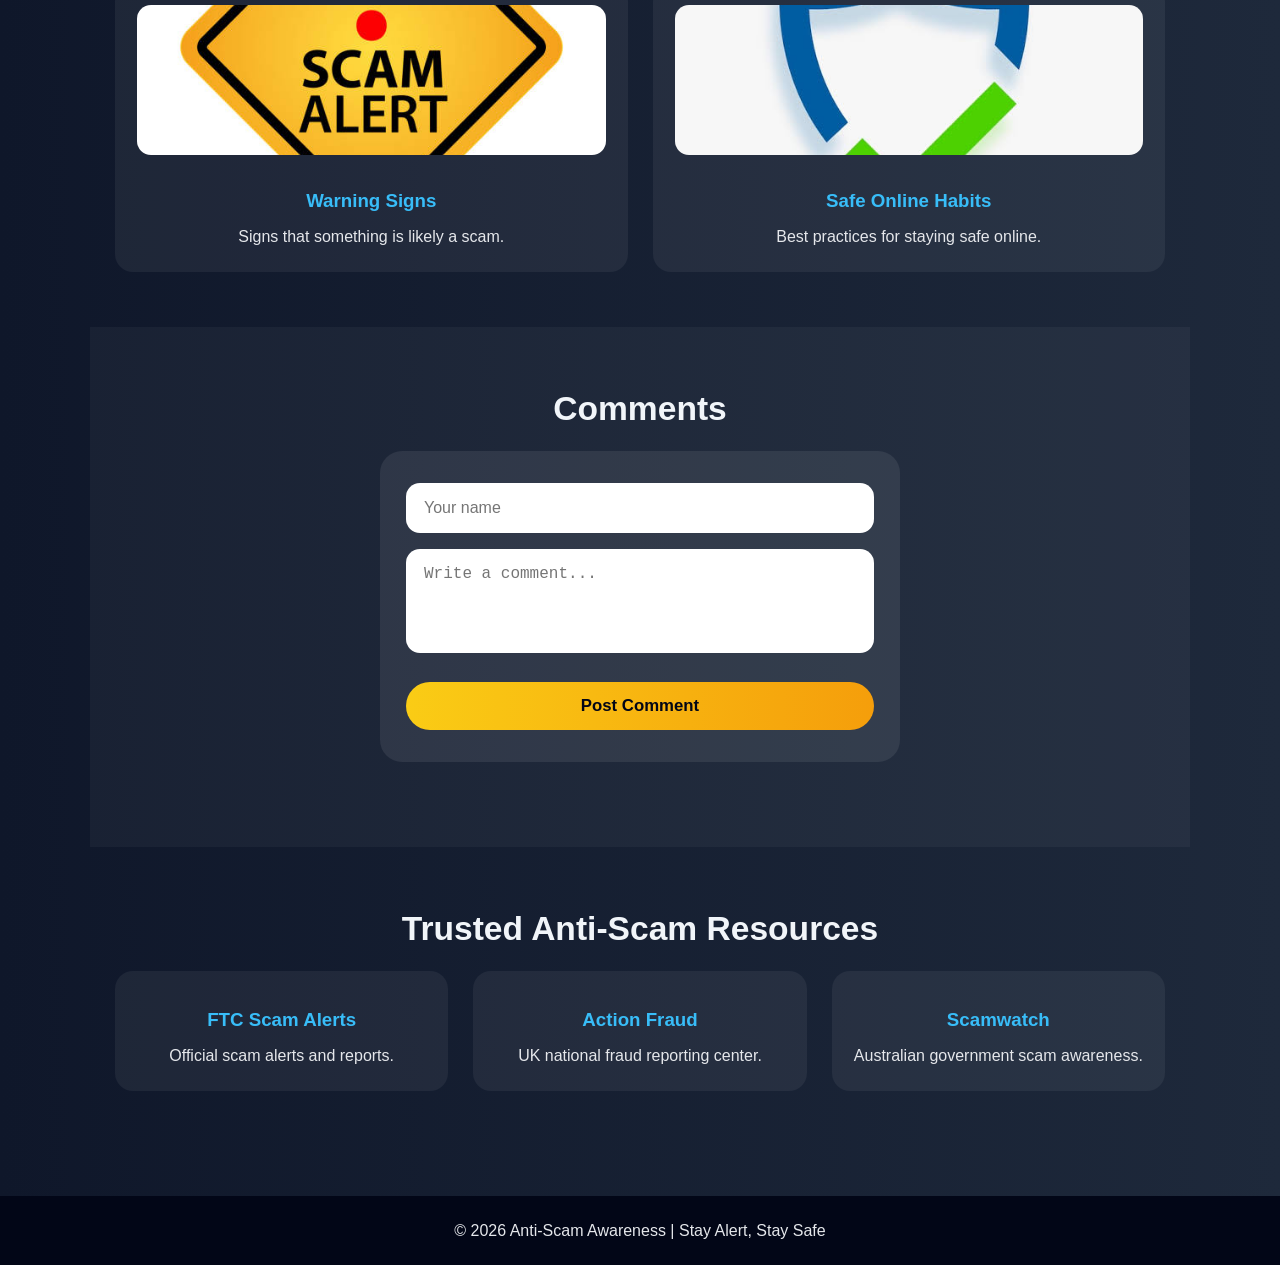
==== commit 6c60c086: "Update index.html" ====
--- a/index.html
+++ b/index.html
@@ -11,7 +11,7 @@
 <div id="progressBar"></div>
 
 <header class="navbar">
-    <div class="logo">🛡 Anti Scam Awareness</div>
+    <div class="logo">🛡 Anti-Scam Awareness</div>
     <nav>
         <a href="#about">About</a>
         <a href="#types">Scams</a>
@@ -97,7 +97,7 @@
     <form id="commentForm" class="question-card">
         <input name="name" placeholder="Your name" required>
         <textarea name="comment" rows="4" placeholder="Write a comment..." required></textarea>
-        <button class="btn" type="submit">Post Comment</button>
+        <button type="submit" class="btn">Post Comment</button>
     </form>
 
     <div id="commentList"></div>
@@ -125,7 +125,7 @@
 </section>
 
 <footer>
-    <p>©Anti Scam Awareness | Stay Alert, Stay Safe</p>
+    <p>© 2026 Anti-Scam Awareness | Stay Alert, Stay Safe</p>
 </footer>
 
 <script src="script.js"></script>
--- a/style.css
+++ b/style.css
@@ -240,3 +240,19 @@
         height: 130px;
     }
 }
+
+#commentList {
+    max-width: 800px;
+    margin: 30px auto 0;
+}
+
+.comment {
+    background: rgba(255,255,255,0.06);
+    border-radius: 16px;
+    padding: 18px;
+    margin-bottom: 15px;
+}
+
+.comment strong {
+    color: #38bdf8;
+}
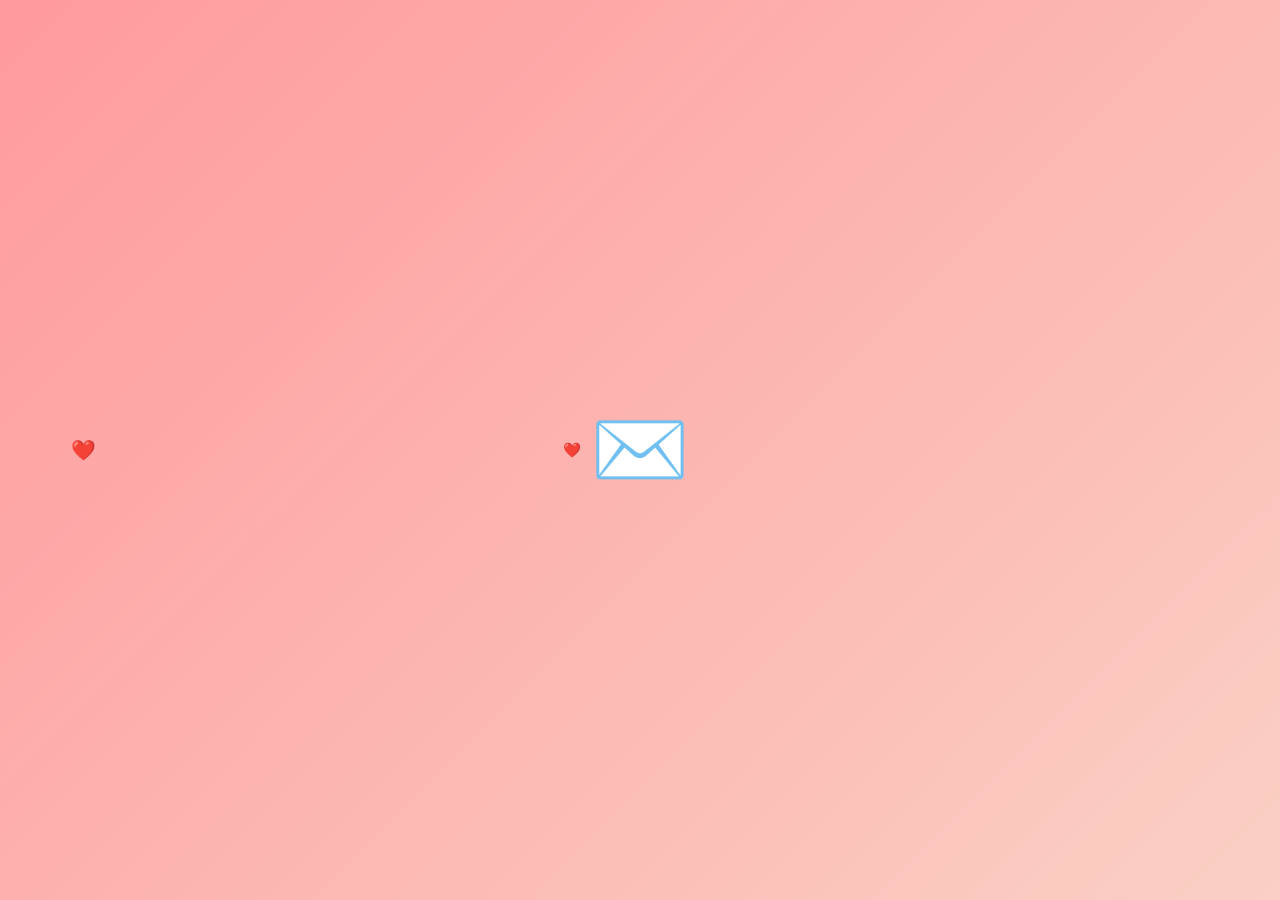
==== commit dc874a18: "Update index.html" ====
--- a/index.html
+++ b/index.html
@@ -1,133 +1,98 @@
 <!DOCTYPE html>
 <html lang="en">
 <head>
-    <meta charset="UTF-8">
-    <meta name="viewport" content="width=device-width, initial-scale=1.0">
-    <title>Anti Scam Awareness</title>
-    <link rel="stylesheet" href="style.css">
+<meta charset="UTF-8">
+<meta name="viewport" content="width=device-width, initial-scale=1.0">
+<title>Hahaha</title>
+<link href="https://fonts.googleapis.com/css2?family=Comic+Neue:wght@400;700&display=swap" rel="stylesheet">
+<style>
+  body {
+    margin: 0;
+    padding: 0;
+    font-family: 'Comic Neue', sans-serif;
+    background: linear-gradient(135deg, #ff9a9e, #fad0c4);
+    height: 100vh;
+    display: flex;
+    justify-content: center;
+    align-items: center;
+    text-align: center;
+    color: #fff;
+    overflow: hidden;
+  }
+
+  .envelope-container {
+    cursor: pointer;
+    text-align: center;
+  }
+
+  .envelope {
+    font-size: 5em;
+    transition: transform 0.3s;
+  }
+
+  .envelope:hover {
+    transform: scale(1.2);
+  }
+
+  .letter {
+    max-width: 600px;
+    background: rgba(0,0,0,0.2);
+    padding: 30px;
+    border-radius: 15px;
+    margin-top: 20px;
+    display: none;
+    text-align: left;
+    color: #fff;
+  }
+
+  /* Floating hearts */
+  .floating-heart {
+    position: absolute;
+    font-size: 24px;
+    animation: floatUp linear infinite;
+  }
+
+  @keyframes floatUp {
+    0% { transform: translateY(100vh) scale(1); opacity: 1; }
+    100% { transform: translateY(-50px) scale(1.5); opacity: 0; }
+  }
+</style>
 </head>
 <body>
 
-<div id="progressBar"></div>
+<div class="envelope-container" onclick="openLetter()">
+  <div class="envelope">✉️</div>
+  <div class="letter" id="letter">
+hi, good morning, baby.
 
-<header class="navbar">
-    <div class="logo">🛡 Anti-Scam Awareness</div>
-    <nav>
-        <a href="#about">About</a>
-        <a href="#types">Scams</a>
-        <a href="#prevention">Prevention</a>
-        <a href="#comments">Comments</a>
-        <a href="#resources">Resources</a>
-    </nav>
-</header>
+i just want to say na i really like you. i mean, gusto q talaga na maging part ka ng life q, and i want to upgrade things between us, i can’t go on a day without chatting ya, like goddamn men nagayuma mu ata si me kaya namimiss agad kita HAHAHAHA. well i hope na me talaga ung inaantay mo umamin ng totoo, kasi if di aq un iiyak aq ng malakas HAHAHAHA. bbbbbbut still, can i court you po? sounds funny since super far natin sa isa't isa HAHAHAHA, but kaya naman kitang i-pursue, and i’m willing to make an effort and sacrifice for ya. I like you po
+  </div>
+</div>
 
-<section class="hero">
-    <h1>Stay Safe in the Digital World</h1>
-    <p>Learn how online scams work and how to protect yourself.</p>
-    <a href="#types" class="btn">Explore Scams</a>
-</section>
+<script>
+function openLetter() {
+  const letter = document.getElementById('letter');
+  if(letter.style.display === 'none') {
+    letter.style.display = 'block';
+  } else {
+    letter.style.display = 'none';
+  }
+}
 
-<section id="about" class="content-section">
-    <h2>What Is a Scam?</h2>
-    <p class="section-desc">
-        A scam is a fraudulent act intended to trick people into giving money,
-        personal information, or access to accounts.
-    </p>
+// Floating hearts
+function createHeart() {
+  const heart = document.createElement('div');
+  heart.className = 'floating-heart';
+  heart.style.left = Math.random() * window.innerWidth + 'px';
+  heart.style.fontSize = 14 + Math.random() * 20 + 'px';
+  heart.innerText = '❤️';
+  heart.style.animationDuration = 3 + Math.random() * 3 + 's';
+  document.body.appendChild(heart);
+  setTimeout(() => heart.remove(), 6000);
+}
 
-    <div class="grid">
-        <a href="https://consumer.ftc.gov/scams" target="_blank" class="card link-card">
-            <img src="scamaw.png" class="card-img">
-            <h3>How Scams Work</h3>
-            <p>General explanation of common scam tactics and patterns.</p>
-        </a>
+setInterval(createHeart, 500);
+</script>
 
-        <a href="https://consumer.ftc.gov/features/scam-alerts" target="_blank" class="card link-card">
-            <img src="fakeid.jpeg" class="card-img">
-            <h3>Why People Fall for Scams</h3>
-            <p>Official scam alerts showing real examples and trends.</p>
-        </a>
-    </div>
-</section>
-
-<section id="types" class="content-section alt">
-    <h2>Common Scam Types</h2>
-
-    <div class="grid">
-        <a href="https://consumer.ftc.gov/all-scams/phishing-scams" target="_blank" class="card link-card">
-            <img src="fish.png" class="card-img">
-            <h3>Phishing Scams</h3>
-            <p>How to recognize and avoid phishing messages.</p>
-        </a>
-
-        <a href="https://consumer.ftc.gov/articles/online-shopping-scams" target="_blank" class="card link-card">
-            <img src="shop.jpeg" class="card-img">
-            <h3>Online Shopping Scams</h3>
-            <p>Tips on avoiding fake online sellers and non-delivery scams.</p>
-        </a>
-
-        <a href="https://consumer.ftc.gov/all-scams/prize-grant-scams" target="_blank" class="card link-card">
-            <img src="give.jpeg" class="card-img">
-            <h3>Prize & Giveaway Scams</h3>
-            <p>Explanation of fake prize and sweepstakes scams.</p>
-        </a>
-    </div>
-</section>
-
-<section id="prevention" class="content-section">
-    <h2>How to Protect Yourself</h2>
-
-    <div class="grid">
-        <a href="https://consumer.ftc.gov/all-scams/prize-grant-scams" target="_blank" class="card link-card">
-            <img src="bew.jpg" class="card-img">
-            <h3>Warning Signs</h3>
-            <p>Signs that something is likely a scam.</p>
-        </a>
-
-        <a href="https://www.ncsc.gov.uk/collection/top-tips-for-staying-secure-online" target="_blank" class="card link-card">
-            <img src="sa.jpeg" class="card-img">
-            <h3>Safe Online Habits</h3>
-            <p>Best practices for staying safe online.</p>
-        </a>
-    </div>
-</section>
-
-<section id="comments" class="content-section alt">
-    <h2>Comments</h2>
-
-    <form id="commentForm" class="question-card">
-        <input name="name" placeholder="Your name" required>
-        <textarea name="comment" rows="4" placeholder="Write a comment..." required></textarea>
-        <button type="submit" class="btn">Post Comment</button>
-    </form>
-
-    <div id="commentList"></div>
-</section>
-
-<section id="resources" class="content-section">
-    <h2>Trusted Anti-Scam Resources</h2>
-
-    <div class="grid">
-        <a href="https://consumer.ftc.gov/scams" target="_blank" class="card link-card">
-            <h3>FTC Scam Alerts</h3>
-            <p>Official scam alerts and reports.</p>
-        </a>
-
-        <a href="https://www.actionfraud.police.uk/" target="_blank" class="card link-card">
-            <h3>Action Fraud</h3>
-            <p>UK national fraud reporting center.</p>
-        </a>
-
-        <a href="https://www.scamwatch.gov.au" target="_blank" class="card link-card">
-            <h3>Scamwatch</h3>
-            <p>Australian government scam awareness.</p>
-        </a>
-    </div>
-</section>
-
-<footer>
-    <p>© 2026 Anti-Scam Awareness | Stay Alert, Stay Safe</p>
-</footer>
-
-<script src="script.js"></script>
 </body>
 </html>
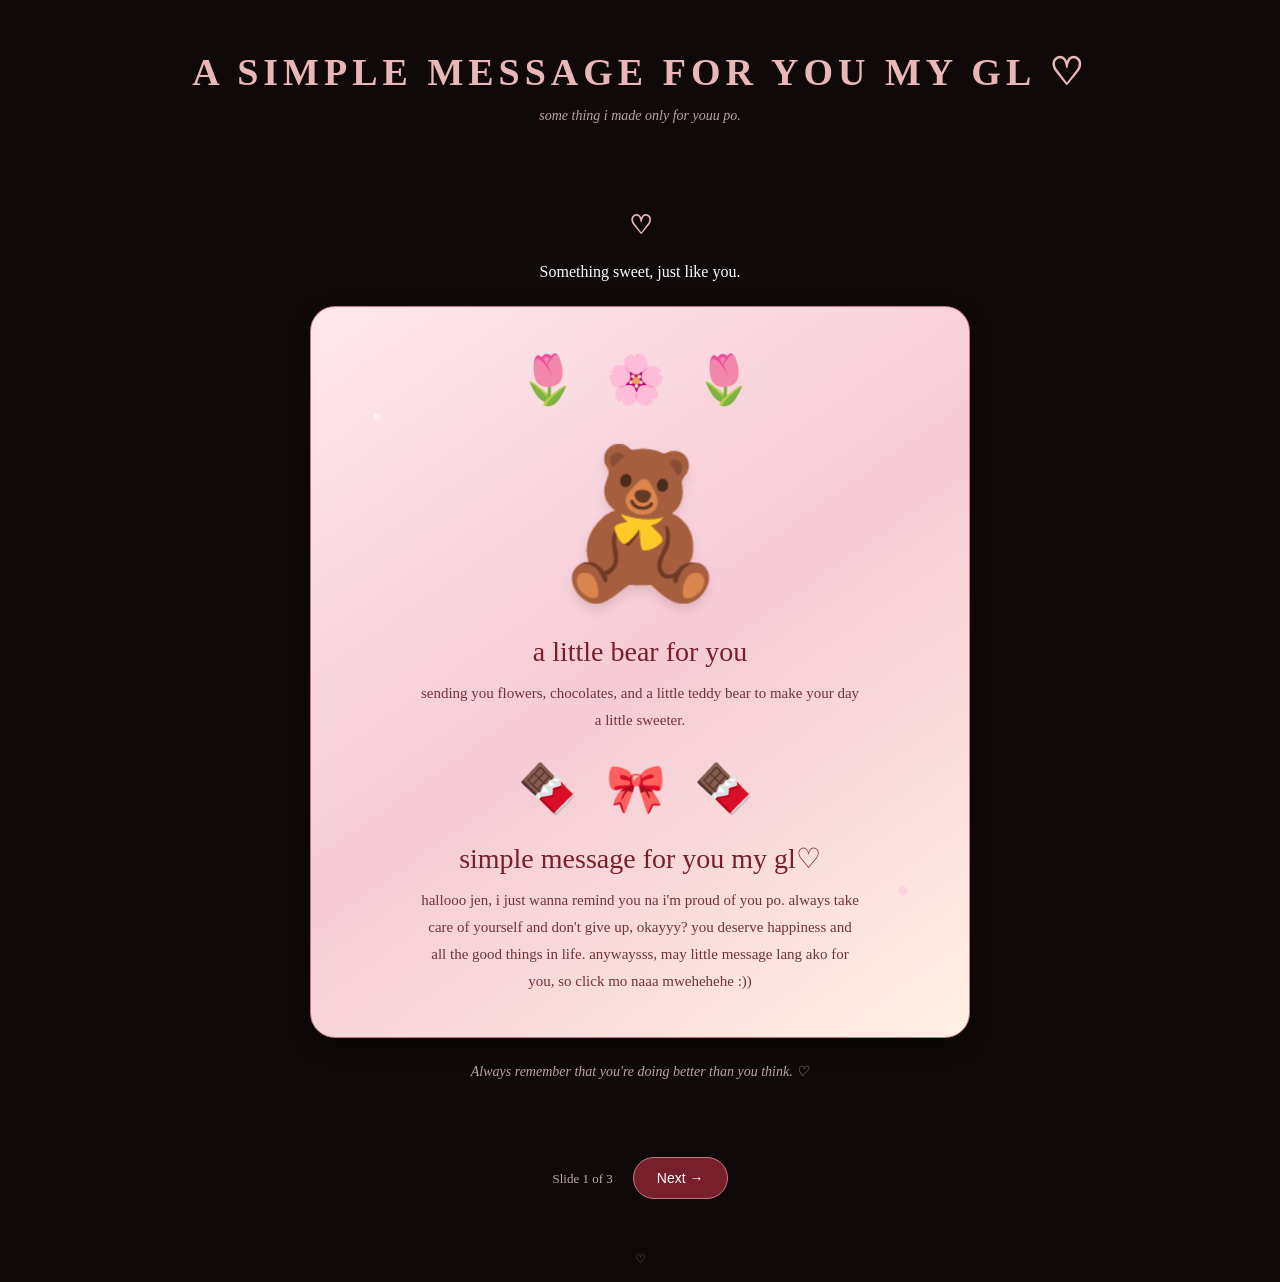
==== commit a33f6265: "Update index.html" ====
--- a/index.html
+++ b/index.html
@@ -3,95 +3,439 @@
 <head>
 <meta charset="UTF-8">
 <meta name="viewport" content="width=device-width, initial-scale=1.0">
-<title>Hahaha</title>
-<link href="https://fonts.googleapis.com/css2?family=Comic+Neue:wght@400;700&display=swap" rel="stylesheet">
+<meta name="theme-color" content="#100909">
+<title>FOR MY GL</title>
+
 <style>
-  body {
-    margin: 0;
-    padding: 0;
-    font-family: 'Comic Neue', sans-serif;
-    background: linear-gradient(135deg, #ff9a9e, #fad0c4);
-    height: 100vh;
-    display: flex;
-    justify-content: center;
-    align-items: center;
-    text-align: center;
-    color: #fff;
-    overflow: hidden;
-  }
-
-  .envelope-container {
-    cursor: pointer;
-    text-align: center;
-  }
-
-  .envelope {
-    font-size: 5em;
-    transition: transform 0.3s;
-  }
-
-  .envelope:hover {
-    transform: scale(1.2);
+* {
+  box-sizing: border-box;
+}
+
+body {
+  margin: 0;
+  min-height: 100vh;
+  background: #100909;
+  color: #fff;
+  font-family: Georgia, serif;
+  text-align: center;
+}
+
+header {
+  padding: 25px 15px 10px;
+}
+
+header h1 {
+  color: #e9b7b7;
+  letter-spacing: 5px;
+  font-size: clamp(25px, 6vw, 38px);
+  margin-bottom: 10px;
+}
+
+header p,
+.hint {
+  color: #bda5a5;
+  font-style: italic;
+  font-size: 14px;
+}
+
+.slide {
+  display: none;
+  max-width: 700px;
+  min-height: 420px;
+  margin: 15px auto;
+  padding: 25px 20px;
+  animation: fadeIn .6s ease;
+}
+
+.slide.active {
+  display: block;
+}
+
+@keyframes fadeIn {
+  from {
+    opacity: 0;
+    transform: translateY(12px);
+  }
+  to {
+    opacity: 1;
+    transform: translateY(0);
+  }
+}
+
+h2 {
+  color: #e9b7b7;
+  font-size: 26px;
+}
+
+/* SLIDE 1: TEDDY, FLOWERS & CHOCOLATES */
+
+.cute-card {
+  position: relative;
+  overflow: hidden;
+  margin: 25px auto;
+  padding: 30px 15px;
+  border-radius: 25px;
+  border: 1px solid #c47782;
+  background:
+    radial-gradient(
+      circle at 10% 15%,
+      #fff0f3 0 3px,
+      transparent 4px
+    ),
+    radial-gradient(
+      circle at 90% 80%,
+      #f8d5dc 0 4px,
+      transparent 5px
+    ),
+    linear-gradient(
+      145deg,
+      #ffe8ed,
+      #f5cbd5,
+      #fff0e5
+    );
+  color: #71323c;
+  box-shadow: 0 8px 25px #0006;
+}
+
+.cute-decor {
+  font-size: clamp(30px, 8vw, 48px);
+  letter-spacing: 8px;
+  line-height: 1.8;
+  animation: float 3s ease-in-out infinite;
+}
+
+.teddy {
+  font-size: clamp(95px, 25vw, 145px);
+  line-height: 1.4;
+  filter: drop-shadow(0 7px 5px #71323c22);
+  animation: float 3s ease-in-out infinite;
+}
+
+.cute-title {
+  color: #781f2c;
+  font-size: clamp(21px, 5vw, 28px);
+  margin: 10px 0;
+}
+
+.cute-message {
+  color: #71323c;
+  font-size: 15px;
+  line-height: 1.8;
+  max-width: 440px;
+  margin: 12px auto;
+}
+
+@keyframes float {
+  0%, 100% {
+    transform: translateY(0);
+  }
+  50% {
+    transform: translateY(-7px);
+  }
+}
+
+/* SLIDE 2: MUSIC */
+
+.music-box {
+  background: #1d1012;
+  border: 1px solid #71323c;
+  border-radius: 18px;
+  margin: 30px auto;
+  padding: 25px 18px;
+}
+
+.disc {
+  width: 125px;
+  height: 125px;
+  margin: 15px auto 25px;
+  border-radius: 50%;
+  background: radial-gradient(
+    circle,
+    #e9b7b7 0 7%,
+    #781f2c 9% 23%,
+    #160d0e 25% 58%,
+    #a64a59 60% 64%,
+    #160d0e 66%
+  );
+  border: 3px solid #b77a82;
+}
+
+.disc.playing {
+  animation: spin 4s linear infinite;
+}
+
+@keyframes spin {
+  to {
+    transform: rotate(360deg);
+  }
+}
+
+audio {
+  display: block;
+  width: 100%;
+  margin: 15px auto;
+}
+
+/* SLIDE 3: FINAL MESSAGE */
+
+.letter {
+  background: #f5e8e2;
+  color: #382125;
+  text-align: left;
+  padding: 25px 22px;
+  border-radius: 9px;
+  line-height: 1.9;
+  white-space: pre-wrap;
+  overflow-wrap: anywhere;
+  box-shadow: 0 8px 25px #0005;
+}
+
+.letter h3 {
+  text-align: center;
+  color: #781f2c;
+  margin-top: 0;
+}
+
+.navigation {
+  padding: 15px 10px 30px;
+}
+
+button {
+  background: #781f2c;
+  color: white;
+  border: 1px solid #c47782;
+  border-radius: 25px;
+  padding: 12px 23px;
+  margin: 8px;
+  font-size: 14px;
+  cursor: pointer;
+  transition: background .2s ease,
+              transform .2s ease;
+}
+
+button:hover {
+  background: #a52b40;
+  transform: translateY(-2px);
+}
+
+button:disabled {
+  opacity: .5;
+  cursor: default;
+}
+
+#pageNumber {
+  display: inline-block;
+  color: #c1aaaa;
+  font-size: 13px;
+  margin: 0 8px;
+}
+
+footer {
+  color: #816d6d;
+  font-size: 12px;
+  padding: 15px;
+}
+
+@media (max-width: 480px) {
+  .slide {
+    padding: 15px;
+    min-height: 350px;
+  }
+
+  .cute-card {
+    padding: 25px 12px;
   }
 
   .letter {
-    max-width: 600px;
-    background: rgba(0,0,0,0.2);
-    padding: 30px;
-    border-radius: 15px;
-    margin-top: 20px;
-    display: none;
-    text-align: left;
-    color: #fff;
-  }
-
-  /* Floating hearts */
-  .floating-heart {
-    position: absolute;
-    font-size: 24px;
-    animation: floatUp linear infinite;
-  }
-
-  @keyframes floatUp {
-    0% { transform: translateY(100vh) scale(1); opacity: 1; }
-    100% { transform: translateY(-50px) scale(1.5); opacity: 0; }
-  }
+    padding: 18px;
+    font-size: 14px;
+  }
+
+  button {
+    padding: 11px 17px;
+  }
+}
+
+@media (prefers-reduced-motion: reduce) {
+  *,
+  *::before,
+  *::after {
+    animation-duration: 0.01ms !important;
+    animation-iteration-count: 1 !important;
+    scroll-behavior: auto !important;
+  }
+}
 </style>
 </head>
+
 <body>
 
-<div class="envelope-container" onclick="openLetter()">
-  <div class="envelope">✉️</div>
-  <div class="letter" id="letter">
-hi, good morning, baby.
-
-i just want to say na i really like you. i mean, gusto q talaga na maging part ka ng life q, and i want to upgrade things between us, i can’t go on a day without chatting ya, like goddamn men nagayuma mu ata si me kaya namimiss agad kita HAHAHAHA. well i hope na me talaga ung inaantay mo umamin ng totoo, kasi if di aq un iiyak aq ng malakas HAHAHAHA. bbbbbbut still, can i court you po? sounds funny since super far natin sa isa't isa HAHAHAHA, but kaya naman kitang i-pursue, and i’m willing to make an effort and sacrifice for ya. I like you po
+<header>
+  <h1>A SIMPLE MESSAGE FOR YOU MY GL ♡</h1>
+  <p>some thing i made only for youu po.</p>
+</header>
+
+<!-- SLIDE 1: CUTE GIFT AND MOTIVATIONAL MESSAGE -->
+
+<section class="slide active" id="slide1">
+  <h2>♡</h2>
+  <p>Something sweet, just like you.</p>
+
+  <div class="cute-card">
+
+    <div class="cute-decor">🌷 🌸 🌷</div>
+
+    <div class="teddy">🧸</div>
+
+    <div class="cute-title">
+      a little bear for you
+    </div>
+
+    <p class="cute-message">
+      sending you flowers, chocolates, and a little teddy bear
+      to make your day a little sweeter.
+    </p>
+
+    <div class="cute-decor">🍫 🎀 🍫</div>
+
+    <div class="cute-title">
+      simple message for you my gl♡
+    </div>
+
+    <p class="cute-message">
+      hallooo jen, i just wanna remind you na i'm proud of you po. always take care of yourself and don't give up, okayyy? you deserve happiness and all the good things in life. anywaysss, may little message lang ako for you, so click mo naaa mwehehehe :))
+    </p>
+
   </div>
+
+  <p class="hint">
+    Always remember that you're doing better than you think. ♡
+  </p>
+</section>
+
+<!-- SLIDE 2: MUSIC -->
+
+<section class="slide" id="slide2">
+  <h2>A little song before the final letter</h2>
+
+  <div class="music-box">
+
+    <div class="disc" id="disc"></div>
+
+    <h3>Our Little Soundtrack</h3>
+
+    <audio id="music" controls loop preload="metadata">
+      <source src="till.mp3" type="audio/mpeg">
+      Your browser does not support audio.
+    </audio>
+
+    <p class="hint">
+      Press play, then continue to the final letter
+    </p>
+
+  </div>
+</section>
+
+<!-- SLIDE 3: MESSAGE -->
+
+<section class="slide" id="slide3">
+  <h2>My final letter for you</h2>
+  <p>Read this at your own pace.</p>
+
+  <div class="letter">
+    <h3>FROM JEYM</h3>
+soooo hallooo jenn, mwehehehe. sorry for bothering you po, i just wanna send this message for you nadin po. first of all, i wanna say sorry ngapo pala. sorry for being a bad bf, i realize now na ang lala ko palang bf that time, and sorry din for not respecting you po. i know i made a lot of mistakes, and i'm really sorry po talaga sa lahat :< i don't want this message to be kinda dramatic ganern, perooo again, hallooo ulittttt.
+
+kamusta na you? okay kana ba? i hope you're doing okay na and nakaheal kana sa lahat ng mga nagawa ko. i genuinely hope na masaya kana ngayon and you're doing better na. pero btw, congrats!! ang galing mopo super sa badminton, mwehehehe. i'm really happy for you po, and i hope you continue doing what you love and achieving more things. sorry for saying something like "lack of discipline" ganern, nagkamali ako that time. instead na ayusin ko, mas lalo ko pang sinira, so sorryyy.
+
+looking back, narealize ko na ang dami ko palang pagkukulang sayo that time. there were things na dapat ginawa ko, and things na hindi ko dapat sinabi or ginawa in the first place. i know na hindi sapat yung sorry para maayos lahat ng mga nagawa ko, pero i still wanna acknowledge my mistakes and apologize for them. you didn't deserve to be treated that way, and i'm sorry na hindi ko naibigay sayo yung respect and understanding na deserve mo.
+
+i'm not saying all of this para maawa ka sakin or para may makuha akong something from you. i just want to say these things kasi i know na may mga pagkakamali akong kailangan kong panagutan. i'm still learning from everything that happened, and i hope na someday, maging better person din ako because of those mistakes. i know na i can't change what happened before, pero at least i can learn from it and make sure na hindi ko na ulitin yung mga bagay na nakasakit sa ibang tao.
+
+thank you din pala for the memories we shared, jenn. kahit hindi naging perfect yung relationship natin, i'm still thankful na naging part ka ng life ko. i learned a lot from you and from the things that happened between us. i'm sorry if there were times na instead na maging pahinga mo ako, naging dahilan pa ako ng stress and sakit ng ulo mo. you deserved better from me that time, and i wish na mas naging understanding and respectful ako sayo. don't worry po, hindi naman ako nagmessage para guluhin ka ulit or para pilitin kang makipag-usap sakin. i just wanted to check up on you and say the things na dapat sinabi ko nang maayos before. you don't have to reply naman po if you don't want to, okay lang talaga. i respect your peace and whatever you feel right now.
+
+anyways, ayun lang naman pooo. i hope life treats you well, and i hope na marami ka pang maachieve sa journey mopo. keep doing your best lang po, and don't forget to be proud of yourself sa mga achievements mo, kahit small things lang yan. i'm rooting for you from afar, and i genuinely wish you happiness and peace.
+
+again, i'm really sorry for everything, jenn. sorry sa mga pagkakamali ko, sa mga nasabi ko, and sa mga times na hindi kita naintindihan. i hope na someday, kapag naalala mo yung mga nangyari satin, hindi puro bad memories yung maalala mo. i'm not expecting anything from you po, i just hope na you're doing okay and that you're happy with where you are now.
+
+so ayun, hallooo and goodbye na rin sigurooo, mwehehehe. take care of yourself always, jenn, and goodluck sa lahat ng gagawin mo!! thank you for everything, and i'm sorry ulit sa lahat ng nagawa ko. i wish you nothing but the best pooo. ingat ka palagiii!! :))
+  </div>
+
+  <p class="hint">
+    anyways thank you somuch for taking the time to read this po ♡
+  </p>
+</section>
+
+<!-- NAVIGATION -->
+
+<div class="navigation">
+
+  <button id="prevBtn" type="button" hidden>
+    ← Previous
+  </button>
+
+  <span id="pageNumber">Slide 1 of 3</span>
+
+  <button id="nextBtn" type="button">
+    Next →
+  </button>
+
 </div>
 
+<footer>♡</footer>
+
 <script>
-function openLetter() {
-  const letter = document.getElementById('letter');
-  if(letter.style.display === 'none') {
-    letter.style.display = 'block';
-  } else {
-    letter.style.display = 'none';
-  }
-}
-
-// Floating hearts
-function createHeart() {
-  const heart = document.createElement('div');
-  heart.className = 'floating-heart';
-  heart.style.left = Math.random() * window.innerWidth + 'px';
-  heart.style.fontSize = 14 + Math.random() * 20 + 'px';
-  heart.innerText = '❤️';
-  heart.style.animationDuration = 3 + Math.random() * 3 + 's';
-  document.body.appendChild(heart);
-  setTimeout(() => heart.remove(), 6000);
-}
-
-setInterval(createHeart, 500);
+const slides = document.querySelectorAll(".slide");
+const prevBtn = document.getElementById("prevBtn");
+const nextBtn = document.getElementById("nextBtn");
+const pageNumber = document.getElementById("pageNumber");
+const music = document.getElementById("music");
+const disc = document.getElementById("disc");
+
+let currentSlide = 0;
+
+function showSlide(index) {
+  if (index < 0 || index >= slides.length) return;
+
+  slides.forEach((slide, i) => {
+    slide.classList.toggle("active", i === index);
+  });
+
+  currentSlide = index;
+
+  prevBtn.hidden = index === 0;
+  nextBtn.hidden = index === slides.length - 1;
+
+  pageNumber.textContent =
+    `Slide ${index + 1} of ${slides.length}`;
+
+  window.scrollTo({
+    top: 0,
+    behavior: "smooth"
+  });
+}
+
+nextBtn.addEventListener("click", () => {
+  showSlide(currentSlide + 1);
+});
+
+prevBtn.addEventListener("click", () => {
+  showSlide(currentSlide - 1);
+});
+
+music.addEventListener("play", () => {
+  disc.classList.add("playing");
+});
+
+music.addEventListener("pause", () => {
+  disc.classList.remove("playing");
+});
+
+music.addEventListener("ended", () => {
+  disc.classList.remove("playing");
+});
+
+showSlide(0);
 </script>
 
 </body>
